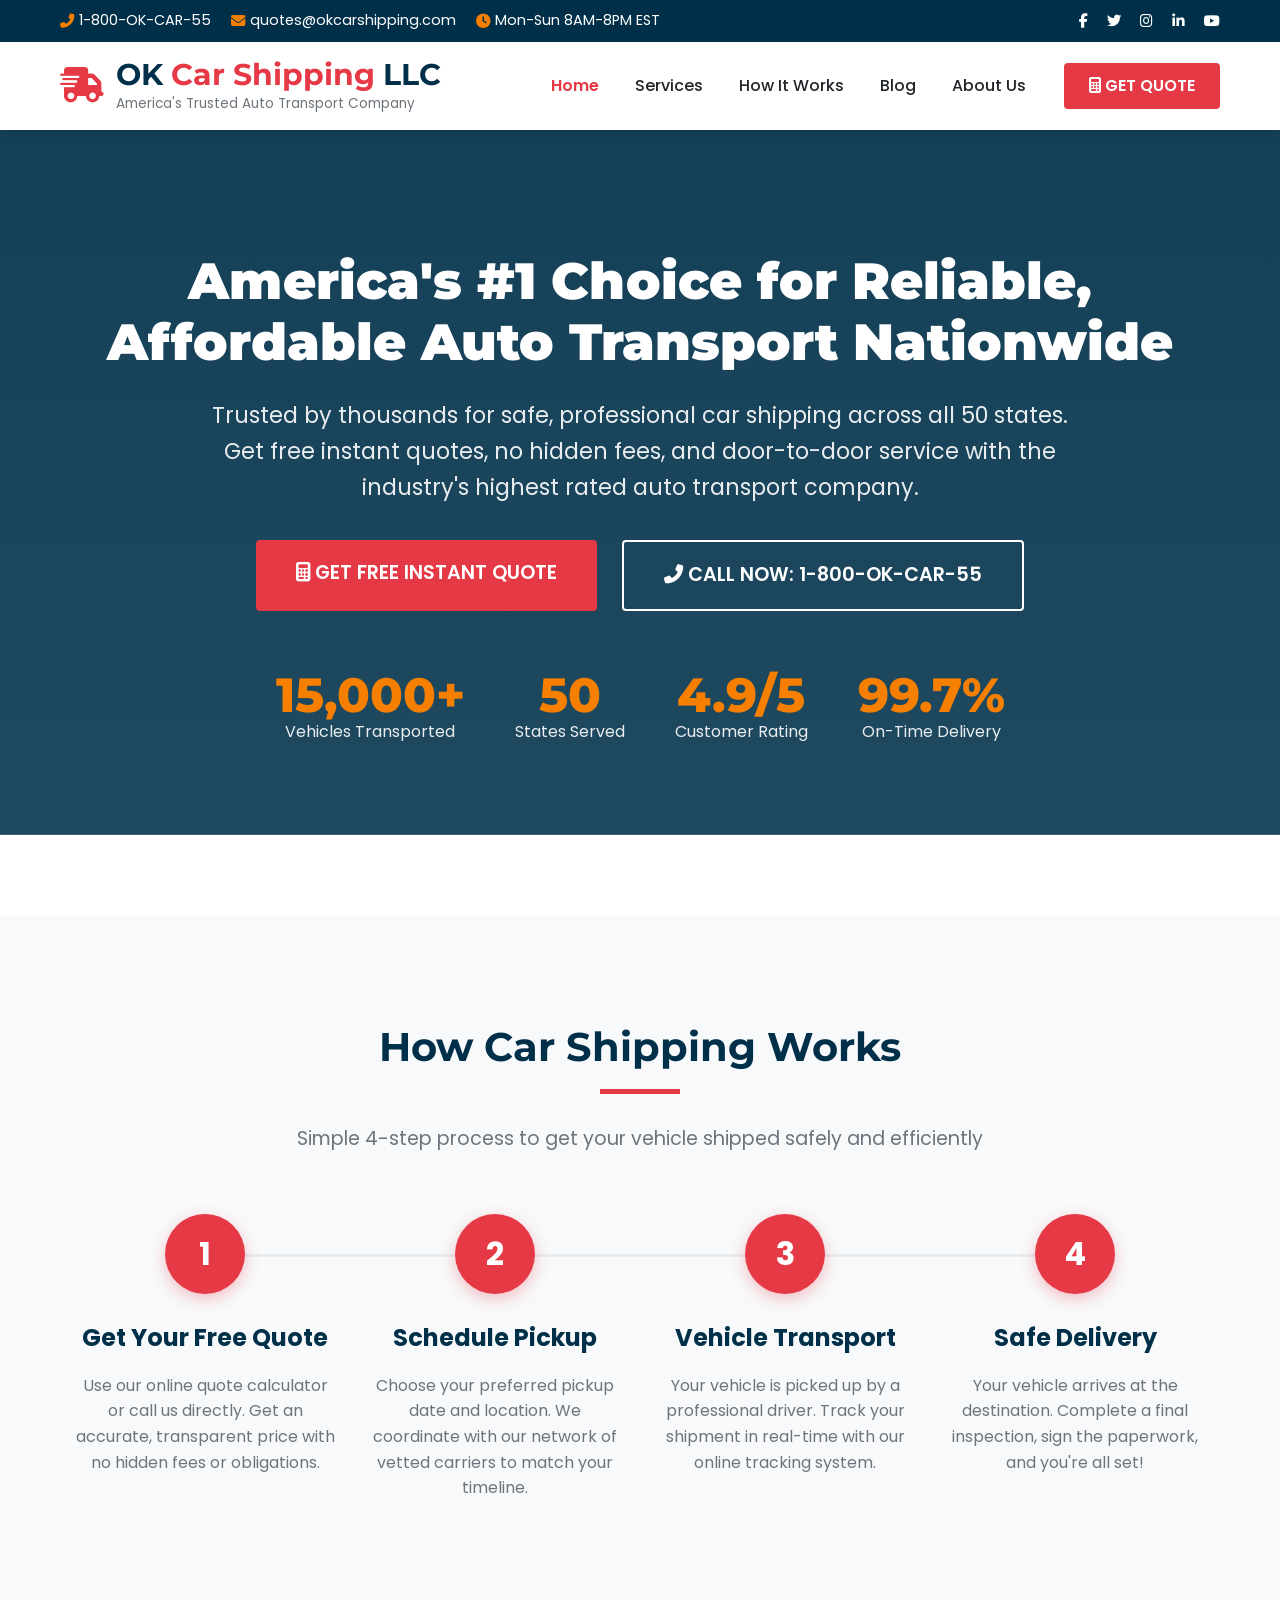
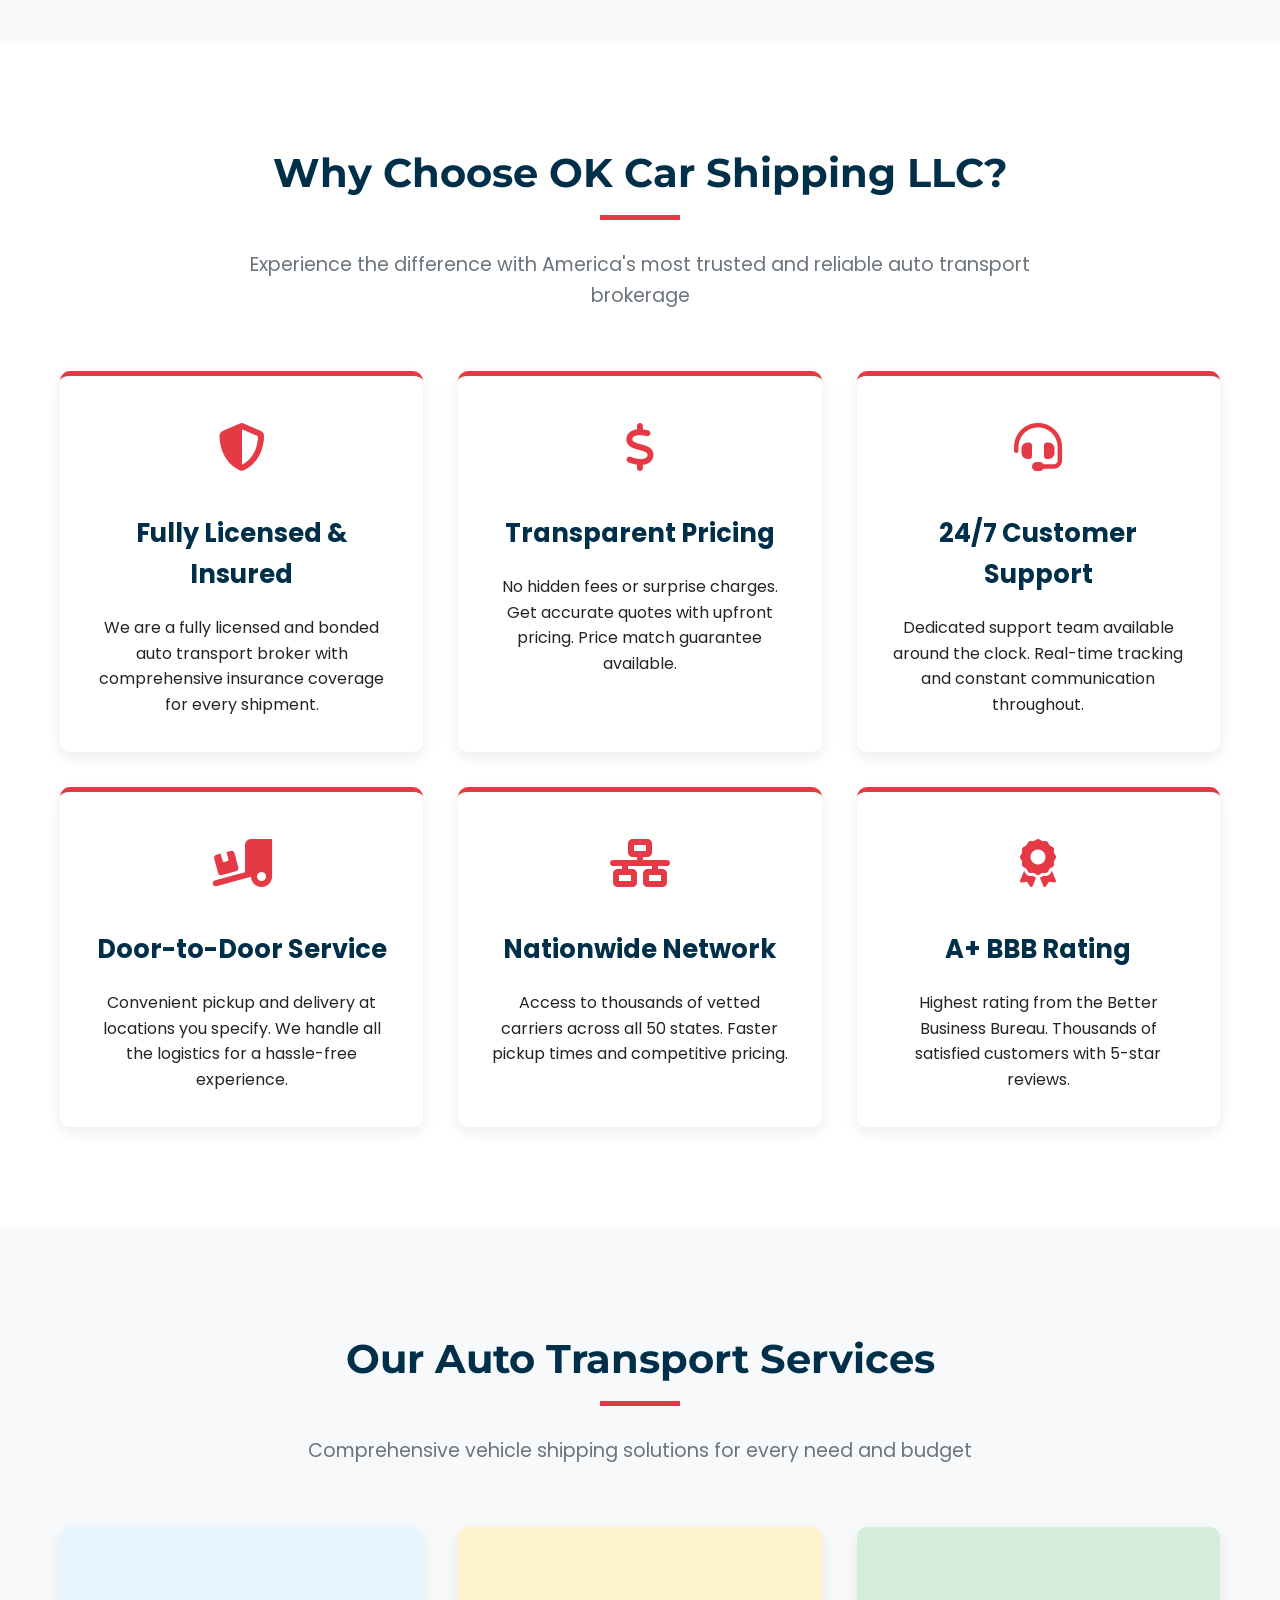
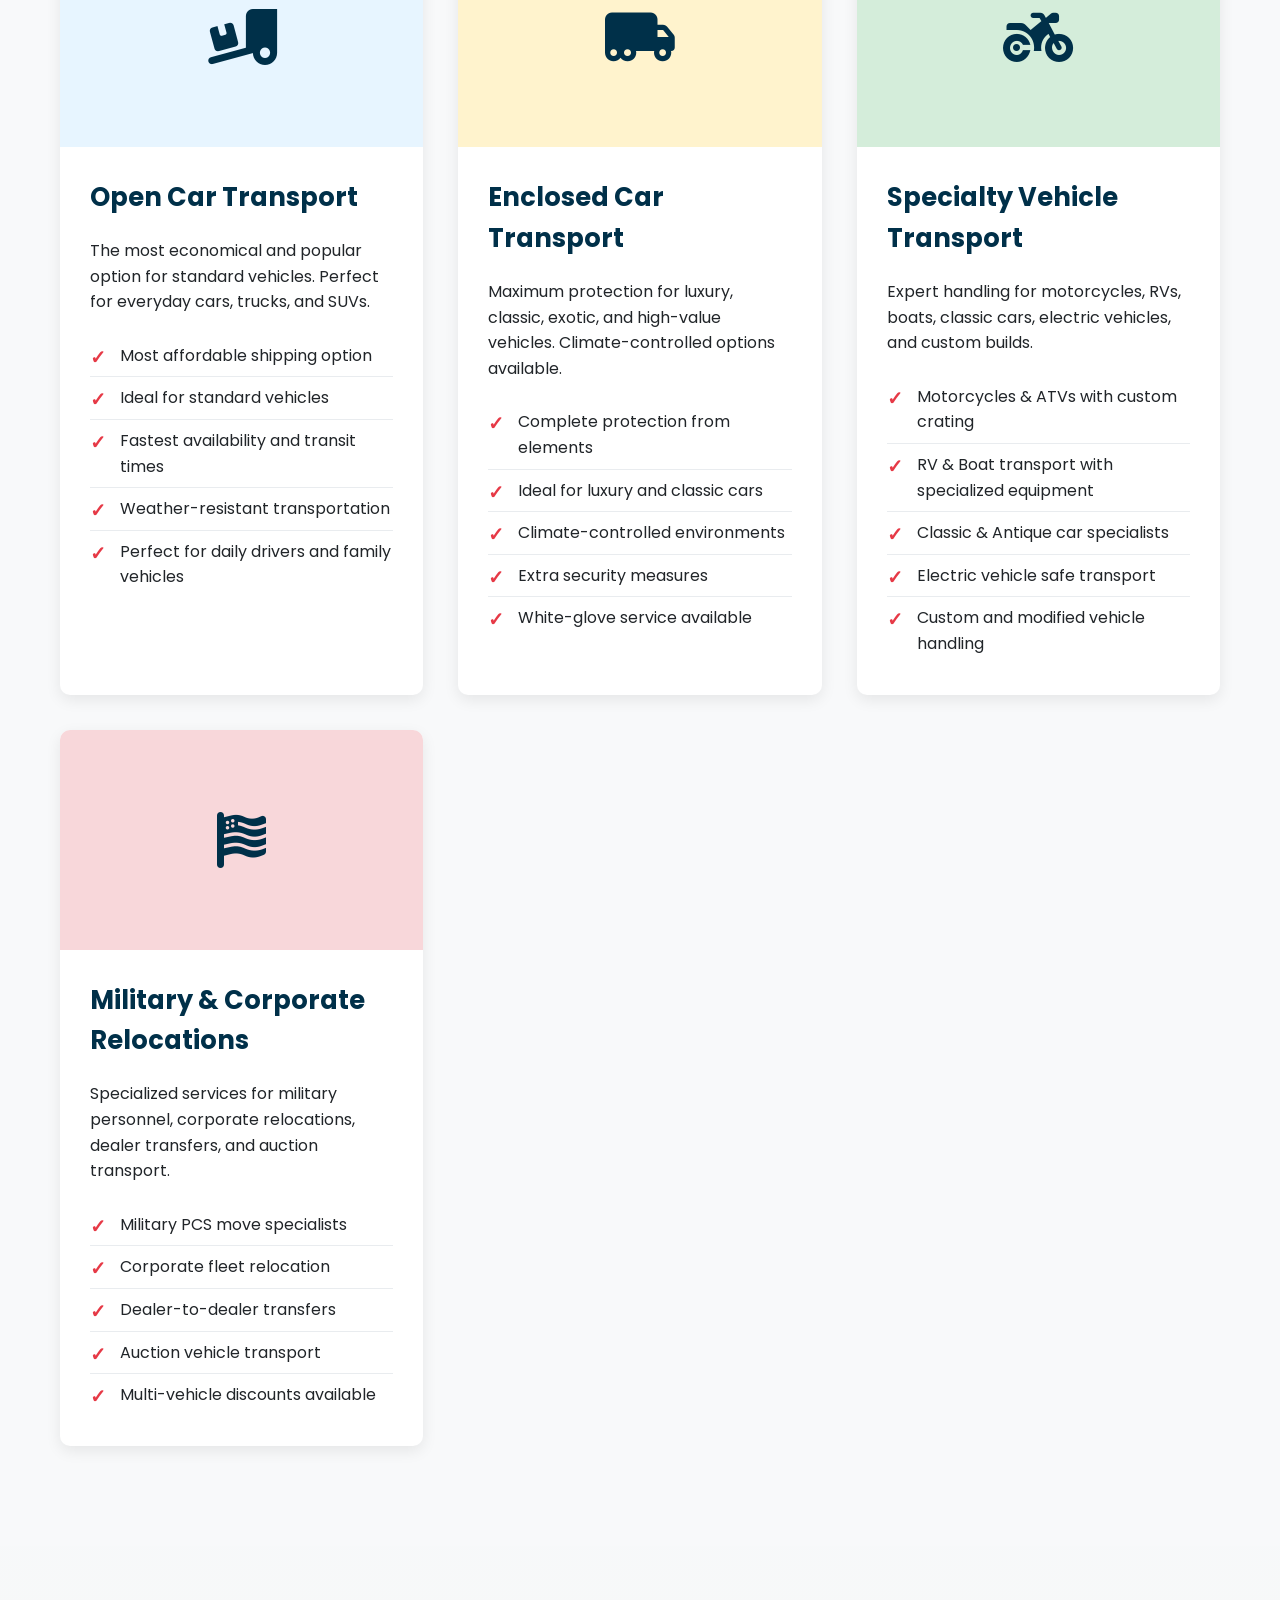
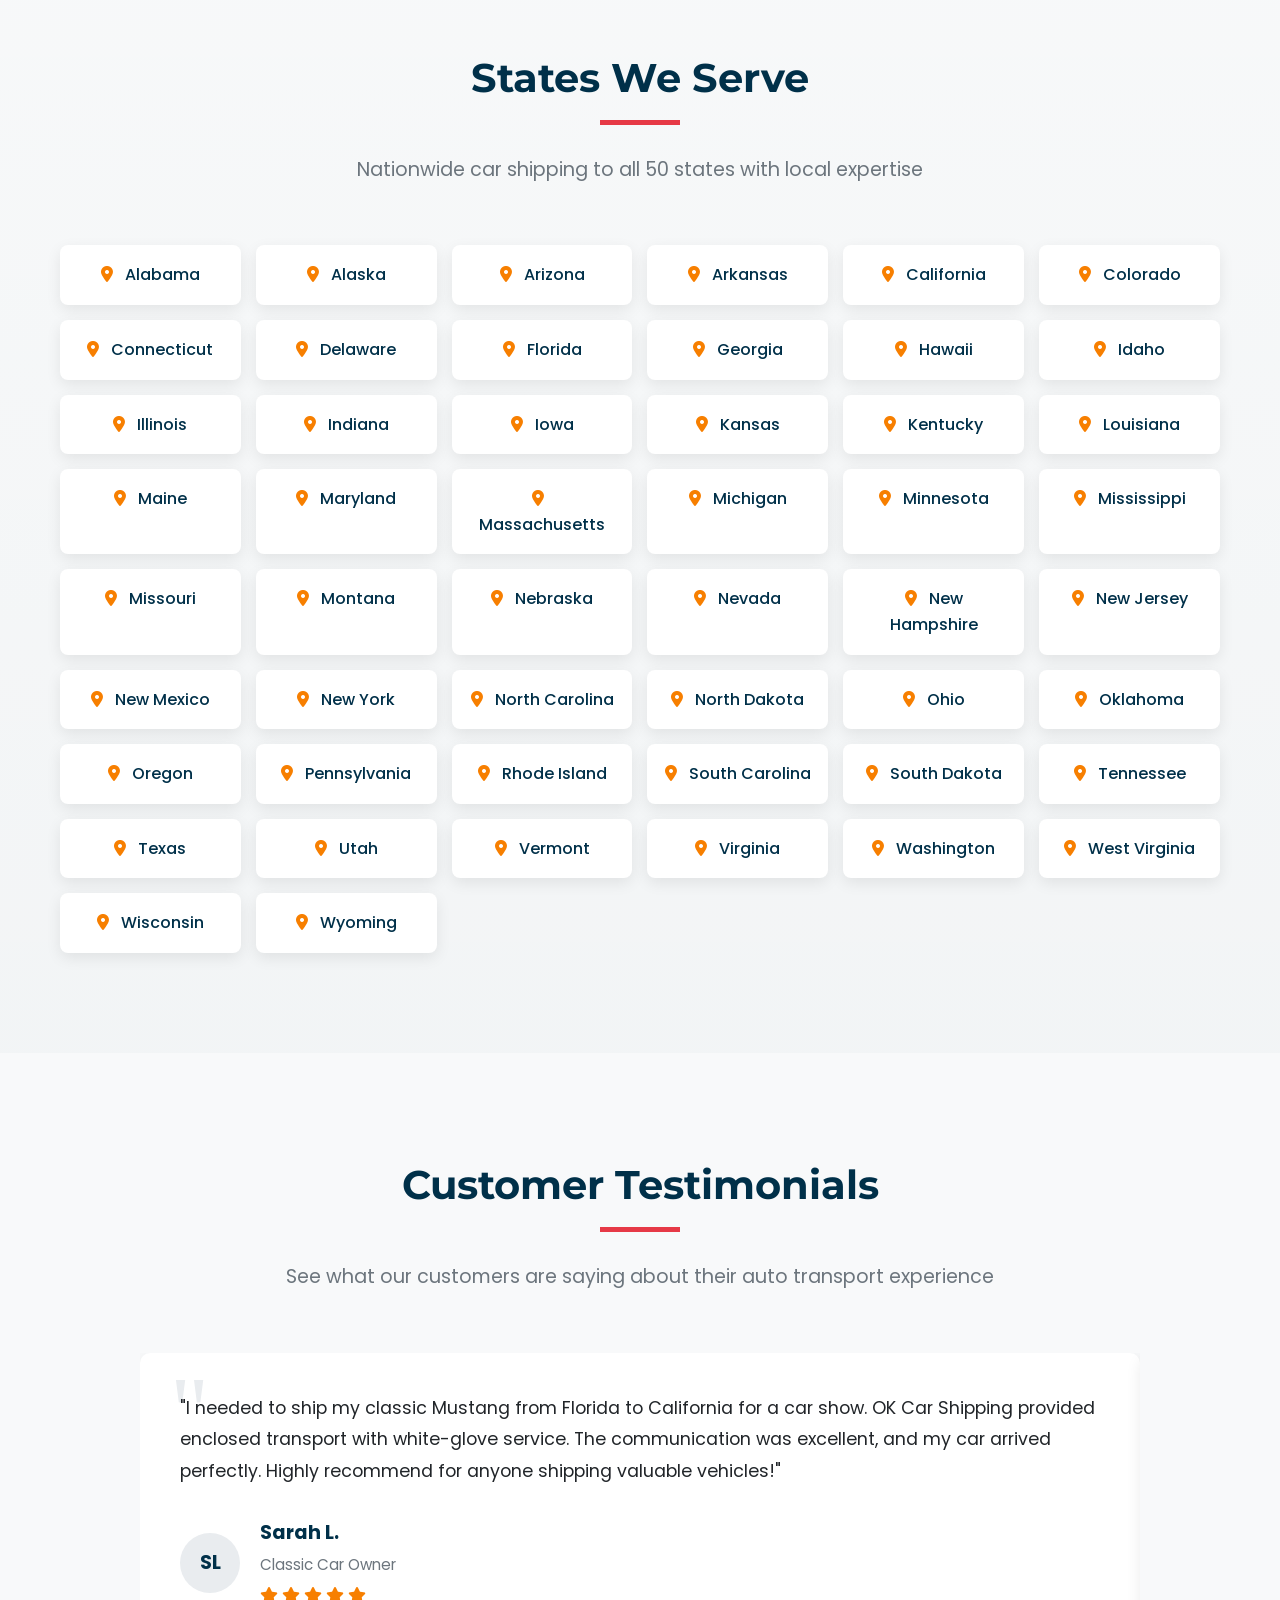
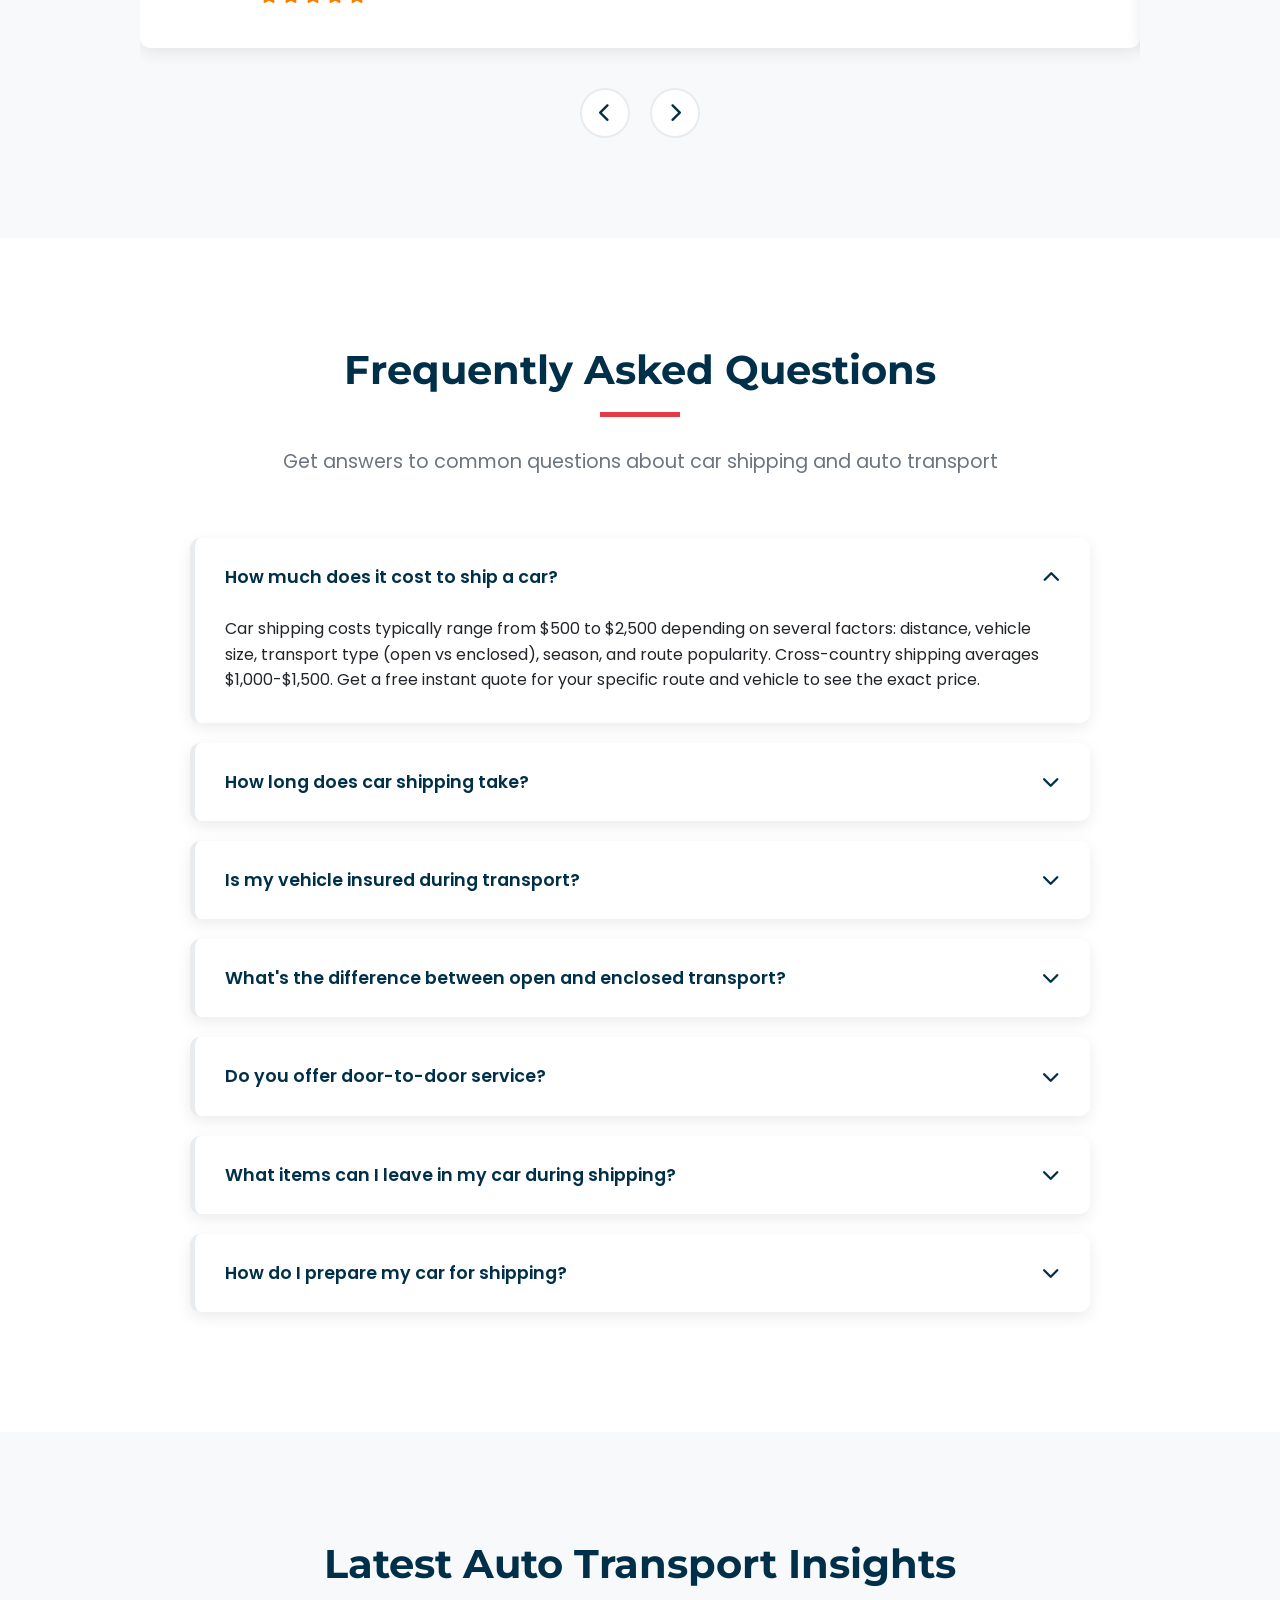
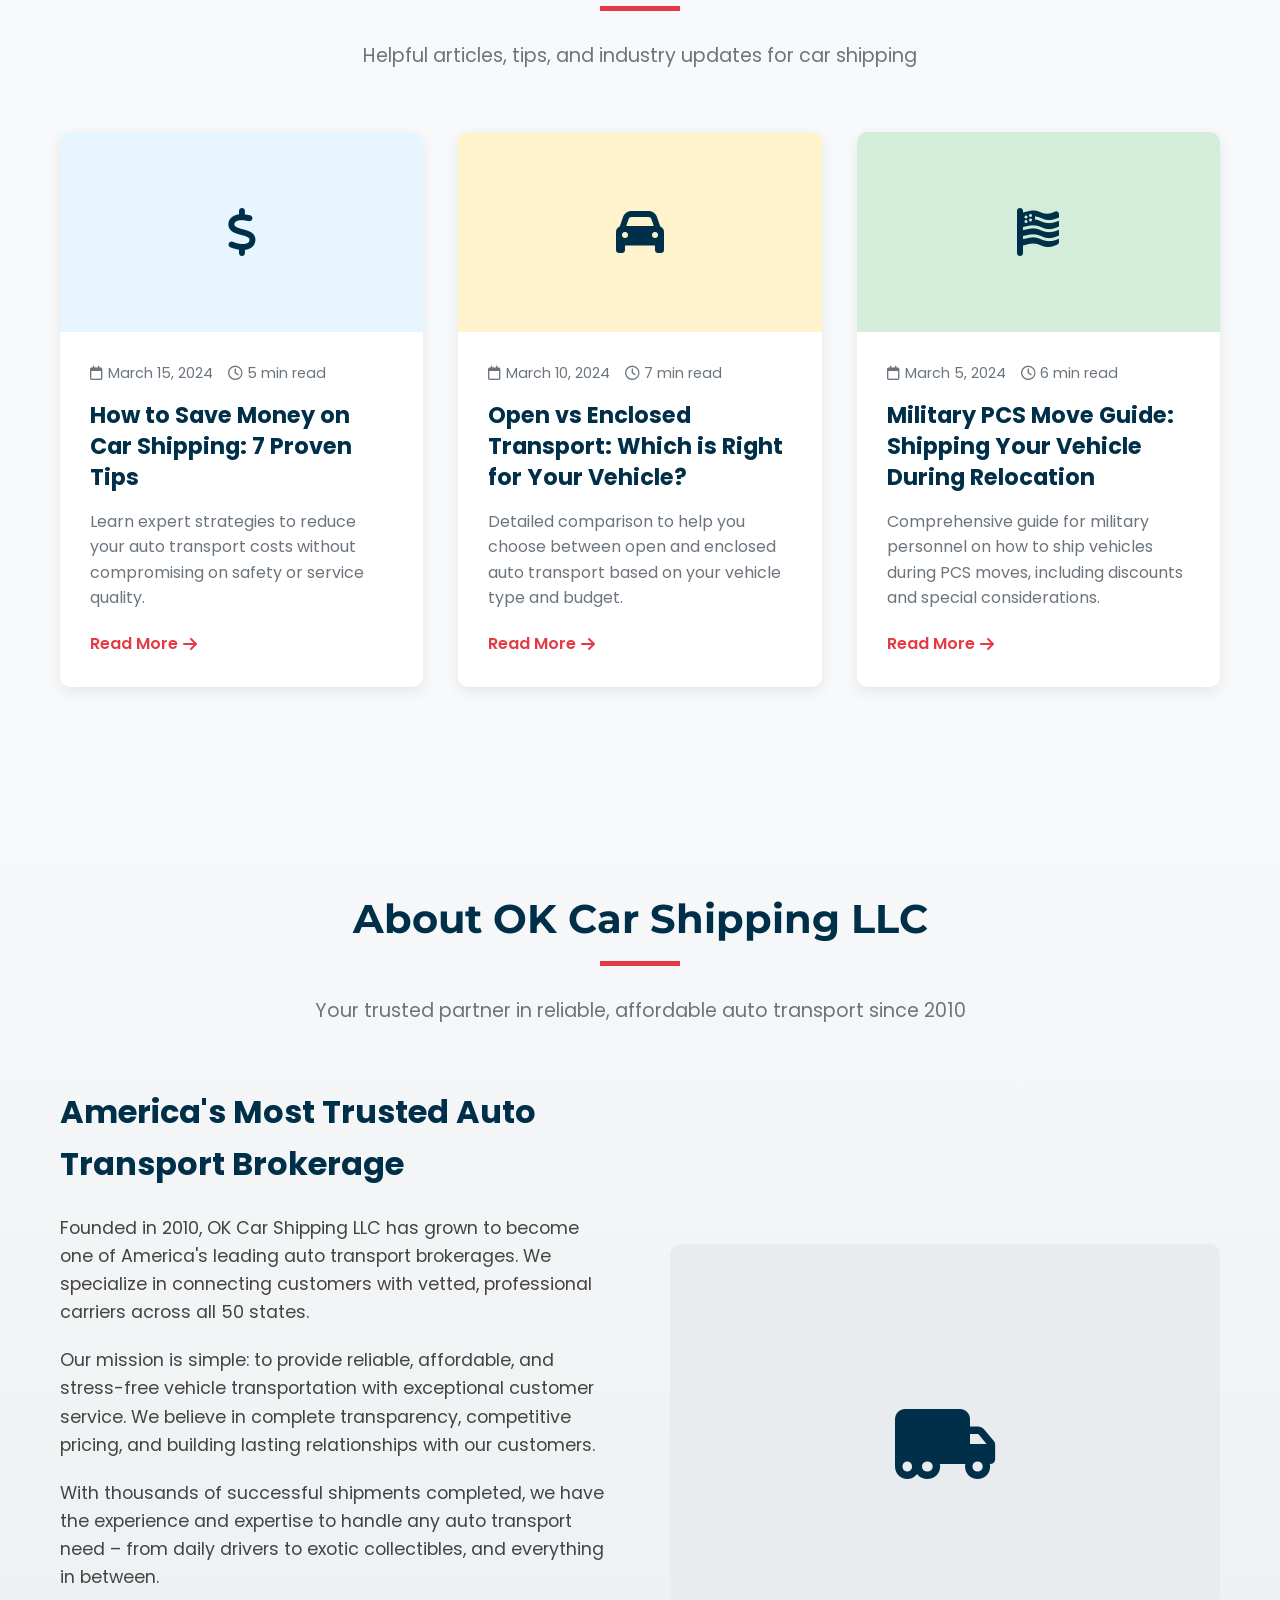
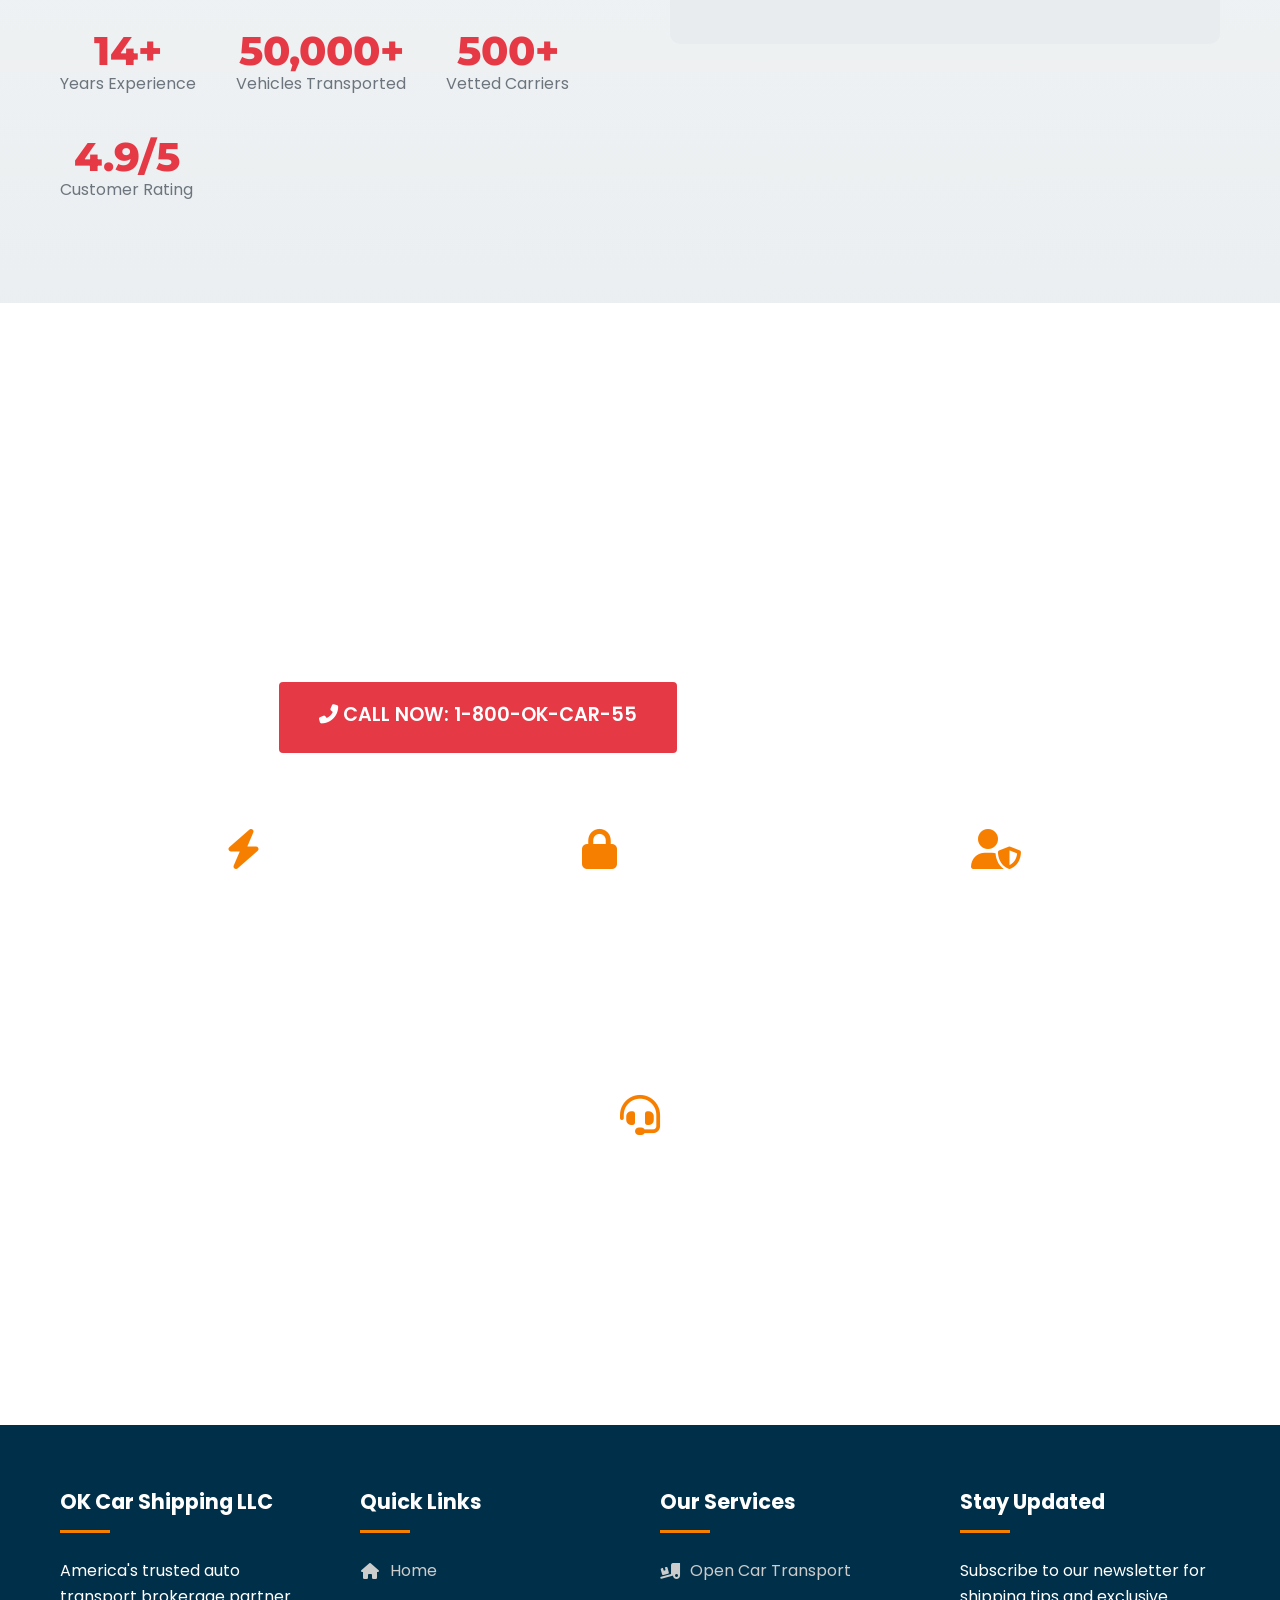
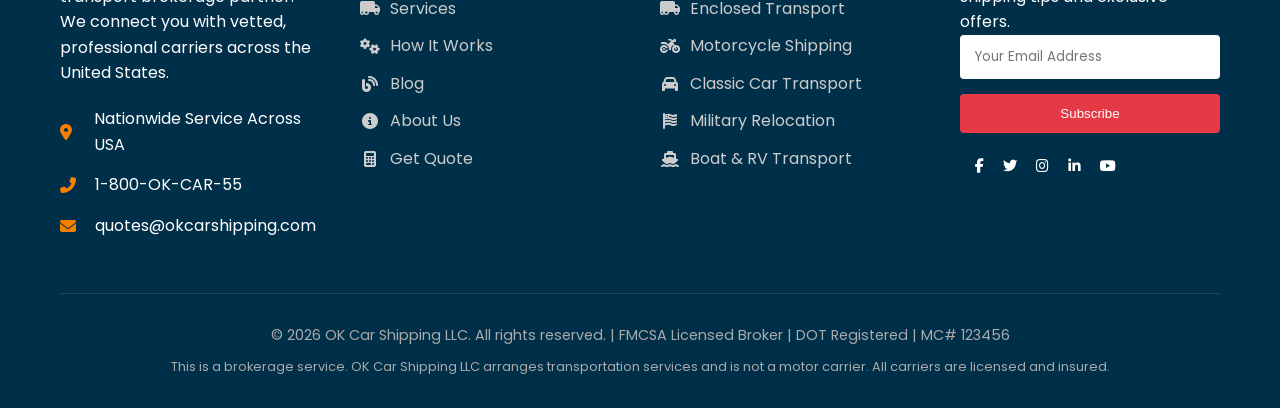
==== index.html @ 096881e9 "Update quote links to point to get-quote.html" ====
<!DOCTYPE html>
<html lang="en">
<head>
    <meta charset="UTF-8">
    <meta name="viewport" content="width=device-width, initial-scale=1.0">
    <title>OK Car Shipping LLC | #1 Auto Transport Company | Free Car Shipping Quotes</title>
    <meta name="description" content="OK Car Shipping LLC - America's most trusted auto transport company. Get free instant quotes for car shipping, vehicle transport, auto transport nationwide. Licensed, insured, A+ BBB rating. Open & enclosed transport available.">
    <meta name="keywords" content="car shipping, auto transport, vehicle shipping, car transport company, ship my car, cross country car shipping, affordable car shipping, door to door car shipping, enclosed car transport, motorcycle shipping, RV transport, classic car transport">
    <link rel="stylesheet" href="https://cdnjs.cloudflare.com/ajax/libs/font-awesome/6.4.0/css/all.min.css">
    <link href="https://fonts.googleapis.com/css2?family=Poppins:wght@300;400;500;600;700&family=Montserrat:wght@700;800;900&display=swap" rel="stylesheet">
    <style>
        :root {
            --primary: #e63946;
            --primary-dark: #c1121f;
            --secondary: #003049;
            --accent: #f77f00;
            --light: #f8f9fa;
            --dark: #212529;
            --gray: #6c757d;
            --light-gray: #e9ecef;
            --shadow: 0 5px 15px rgba(0, 0, 0, 0.08);
            --transition: all 0.3s ease;
        }

        * {
            margin: 0;
            padding: 0;
            box-sizing: border-box;
        }

        body {
            font-family: 'Poppins', sans-serif;
            line-height: 1.6;
            color: var(--dark);
            background-color: #fff;
            padding-top: 130px; /* Space for sticky header */
        }

        .container {
            width: 100%;
            max-width: 1200px;
            margin: 0 auto;
            padding: 0 20px;
        }

        /* Sticky Get Quote Button */
        .sticky-quote-btn {
            position: fixed;
            top: -80px;
            left: 0;
            width: 100%;
            background: linear-gradient(to right, var(--primary), var(--primary-dark));
            color: white;
            padding: 15px 0;
            text-align: center;
            z-index: 9999;
            transition: var(--transition);
            box-shadow: 0 4px 12px rgba(0, 0, 0, 0.15);
        }

        .sticky-quote-btn.show {
            top: 80px; /* Below the main navigation */
        }

        .sticky-quote-btn .container {
            display: flex;
            justify-content: space-between;
            align-items: center;
        }

        .sticky-quote-btn p {
            font-size: 1.1rem;
            font-weight: 600;
            margin: 0;
        }

        .sticky-btn {
            background-color: white;
            color: var(--primary);
            border: none;
            border-radius: 4px;
            padding: 10px 25px;
            font-size: 1rem;
            font-weight: 700;
            cursor: pointer;
            transition: var(--transition);
            text-decoration: none;
            display: inline-block;
        }

        .sticky-btn:hover {
            background-color: var(--secondary);
            color: white;
            transform: translateY(-2px);
        }

        /* Header & Navigation */
        header {
            background-color: white;
            box-shadow: var(--shadow);
            position: fixed;
            top: 0;
            width: 100%;
            z-index: 1000;
        }

        .header-top {
            background-color: var(--secondary);
            color: white;
            padding: 8px 0;
        }

        .header-top .container {
            display: flex;
            justify-content: space-between;
            align-items: center;
        }

        .header-contact {
            display: flex;
            gap: 20px;
            font-size: 0.9rem;
        }

        .header-contact span {
            display: flex;
            align-items: center;
            gap: 5px;
        }

        .header-contact i {
            color: var(--accent);
        }

        .header-social a {
            color: white;
            margin-left: 15px;
            font-size: 0.9rem;
            transition: var(--transition);
        }

        .header-social a:hover {
            color: var(--accent);
        }

        .header-main {
            padding: 15px 0;
        }

        .header-container {
            display: flex;
            justify-content: space-between;
            align-items: center;
        }

        .logo {
            display: flex;
            align-items: center;
        }

        .logo-icon {
            color: var(--primary);
            font-size: 2.2rem;
            margin-right: 12px;
        }

        .logo-text h1 {
            font-family: 'Montserrat', sans-serif;
            font-size: 1.9rem;
            color: var(--secondary);
            line-height: 1.2;
        }

        .logo-text span {
            color: var(--primary);
        }

        .logo-text p {
            font-size: 0.85rem;
            color: var(--gray);
        }

        .main-nav {
            display: flex;
            align-items: center;
        }

        .nav-menu {
            display: flex;
            list-style: none;
            margin: 0;
            padding: 0;
        }

        .nav-menu li {
            position: relative;
        }

        .nav-menu a {
            color: var(--dark);
            text-decoration: none;
            padding: 10px 18px;
            font-weight: 500;
            transition: var(--transition);
            display: block;
        }

        .nav-menu a:hover {
            color: var(--primary);
        }

        .nav-menu a.active {
            color: var(--primary);
            font-weight: 600;
        }

        .nav-cta {
            margin-left: 20px;
        }

        .nav-cta-btn {
            background-color: var(--primary);
            color: white;
            border: none;
            border-radius: 4px;
            padding: 10px 25px;
            font-weight: 600;
            cursor: pointer;
            transition: var(--transition);
            text-decoration: none;
            display: inline-block;
        }

        .nav-cta-btn:hover {
            background-color: var(--primary-dark);
            transform: translateY(-2px);
        }

        .mobile-menu-btn {
            display: none;
            background: none;
            border: none;
            font-size: 1.5rem;
            color: var(--secondary);
            cursor: pointer;
        }

        /* Hero Section */
        .hero {
            background: linear-gradient(rgba(0, 48, 73, 0.92), rgba(0, 48, 73, 0.88)), url('https://images.unsplash.com/photo-1549399542-7e3f8b79c341?ixlib=rb-4.0.3&auto=format&fit=crop&w=1600&q=80');
            background-size: cover;
            background-position: center;
            color: white;
            padding: 120px 0 90px;
            text-align: center;
            margin-bottom: 80px;
        }

        .hero h2 {
            font-family: 'Montserrat', sans-serif;
            font-size: 3.2rem;
            margin-bottom: 25px;
            line-height: 1.2;
            font-weight: 900;
        }

        .hero p {
            font-size: 1.4rem;
            max-width: 900px;
            margin: 0 auto 35px;
            opacity: 0.9;
        }

        .hero-btns {
            display: flex;
            justify-content: center;
            gap: 25px;
            margin-top: 35px;
            flex-wrap: wrap;
        }

        .btn-primary {
            background-color: var(--primary);
            color: white;
            border: none;
            border-radius: 4px;
            padding: 18px 40px;
            font-size: 1.2rem;
            font-weight: 600;
            cursor: pointer;
            transition: var(--transition);
            text-decoration: none;
            display: inline-block;
        }

        .btn-primary:hover {
            background-color: var(--primary-dark);
            transform: translateY(-3px);
            box-shadow: 0 10px 25px rgba(230, 57, 70, 0.3);
        }

        .btn-secondary {
            background-color: transparent;
            color: white;
            border: 2px solid white;
            border-radius: 4px;
            padding: 18px 40px;
            font-size: 1.2rem;
            font-weight: 600;
            cursor: pointer;
            transition: var(--transition);
            text-decoration: none;
            display: inline-block;
        }

        .btn-secondary:hover {
            background-color: white;
            color: var(--secondary);
            transform: translateY(-3px);
        }

        .hero-stats {
            display: flex;
            justify-content: center;
            gap: 50px;
            margin-top: 60px;
            flex-wrap: wrap;
        }

        .stat-item {
            text-align: center;
        }

        .stat-number {
            font-family: 'Montserrat', sans-serif;
            font-size: 3rem;
            font-weight: 800;
            color: var(--accent);
            display: block;
            line-height: 1;
        }

        .stat-label {
            font-size: 1rem;
            margin-top: 10px;
            opacity: 0.9;
        }

        /* Main Content Sections */
        .section-title {
            text-align: center;
            margin-bottom: 60px;
        }

        .section-title h2 {
            color: var(--secondary);
            font-family: 'Montserrat', sans-serif;
            font-size: 2.5rem;
            margin-bottom: 20px;
            position: relative;
            display: inline-block;
        }

        .section-title h2:after {
            content: '';
            position: absolute;
            width: 80px;
            height: 5px;
            background-color: var(--primary);
            bottom: -15px;
            left: 50%;
            transform: translateX(-50%);
        }

        .section-title p {
            color: var(--gray);
            max-width: 800px;
            margin: 25px auto 0;
            font-size: 1.2rem;
        }

        /* How It Works Section */
        .how-it-works-section {
            padding: 100px 0;
            background-color: var(--light);
        }

        .process-steps {
            display: flex;
            justify-content: space-between;
            margin-top: 60px;
            position: relative;
            flex-wrap: wrap;
        }

        .process-steps:before {
            content: '';
            position: absolute;
            top: 40px;
            left: 10%;
            width: 80%;
            height: 3px;
            background-color: var(--light-gray);
            z-index: 1;
        }

        .step {
            flex: 1;
            min-width: 220px;
            text-align: center;
            position: relative;
            z-index: 2;
            margin-bottom: 40px;
        }

        .step-number {
            display: inline-block;
            width: 80px;
            height: 80px;
            background-color: var(--primary);
            color: white;
            border-radius: 50%;
            line-height: 80px;
            font-weight: bold;
            font-size: 2rem;
            margin-bottom: 25px;
            box-shadow: 0 5px 15px rgba(230, 57, 70, 0.3);
        }

        .step h3 {
            color: var(--secondary);
            margin-bottom: 15px;
            font-size: 1.5rem;
        }

        .step p {
            color: var(--gray);
            padding: 0 15px;
        }

        /* Why Choose Us Section */
        .why-choose-section {
            padding: 100px 0;
        }

        .features-grid {
            display: grid;
            grid-template-columns: repeat(auto-fit, minmax(300px, 1fr));
            gap: 35px;
            margin-top: 60px;
        }

        .feature-card {
            background-color: white;
            border-radius: 10px;
            padding: 35px 30px;
            box-shadow: var(--shadow);
            transition: var(--transition);
            text-align: center;
            border-top: 5px solid var(--primary);
        }

        .feature-card:hover {
            transform: translateY(-12px);
            box-shadow: 0 20px 40px rgba(0, 0, 0, 0.12);
        }

        .feature-icon {
            font-size: 3rem;
            color: var(--primary);
            margin-bottom: 25px;
        }

        .feature-card h3 {
            color: var(--secondary);
            margin-bottom: 20px;
            font-size: 1.6rem;
        }

        /* Services Section */
        .services-section {
            padding: 100px 0;
            background-color: var(--light);
        }

        .services-grid {
            display: grid;
            grid-template-columns: repeat(auto-fit, minmax(320px, 1fr));
            gap: 35px;
            margin-top: 60px;
        }

        .service-card {
            background-color: white;
            border-radius: 10px;
            overflow: hidden;
            box-shadow: var(--shadow);
            transition: var(--transition);
        }

        .service-card:hover {
            transform: translateY(-8px);
            box-shadow: 0 20px 40px rgba(0, 0, 0, 0.12);
        }

        .service-img {
            height: 220px;
            background-color: var(--light-gray);
            display: flex;
            align-items: center;
            justify-content: center;
            color: var(--secondary);
            font-size: 3.5rem;
        }

        .service-content {
            padding: 30px;
        }

        .service-content h3 {
            color: var(--secondary);
            margin-bottom: 20px;
            font-size: 1.6rem;
        }

        .service-content ul {
            list-style-type: none;
            margin-top: 20px;
        }

        .service-content li {
            padding: 8px 0 8px 30px;
            position: relative;
            border-bottom: 1px solid var(--light-gray);
        }

        .service-content li:last-child {
            border-bottom: none;
        }

        .service-content li:before {
            content: "✓";
            position: absolute;
            left: 0;
            color: var(--primary);
            font-weight: bold;
            font-size: 1.2rem;
        }

        /* States Served Section */
        .states-section {
            padding: 100px 0;
            background: linear-gradient(rgba(0, 48, 73, 0.03), rgba(0, 48, 73, 0.05));
        }

        .states-grid {
            display: grid;
            grid-template-columns: repeat(auto-fill, minmax(180px, 1fr));
            gap: 15px;
            margin-top: 40px;
        }

        .state-link {
            display: block;
            background-color: white;
            padding: 15px;
            border-radius: 8px;
            text-decoration: none;
            color: var(--secondary);
            font-weight: 500;
            text-align: center;
            transition: var(--transition);
            box-shadow: var(--shadow);
            border: 2px solid transparent;
        }

        .state-link:hover {
            background-color: var(--primary);
            color: white;
            transform: translateY(-3px);
            border-color: var(--primary);
        }

        .state-link i {
            margin-right: 8px;
            color: var(--accent);
        }

        .state-link:hover i {
            color: white;
        }

        /* Testimonials Section */
        .testimonials-section {
            padding: 100px 0;
            background-color: var(--light);
        }

        .testimonials-slider {
            position: relative;
            max-width: 1000px;
            margin: 60px auto 0;
            overflow: hidden;
        }

        .testimonials-container {
            display: flex;
            transition: var(--transition);
        }

        .testimonial-card {
            min-width: 100%;
            background-color: white;
            border-radius: 10px;
            padding: 40px;
            box-shadow: var(--shadow);
            position: relative;
        }

        .testimonial-card:before {
            content: '"';
            font-size: 6rem;
            color: var(--light-gray);
            position: absolute;
            top: 10px;
            left: 30px;
            font-family: serif;
            line-height: 1;
        }

        .testimonial-text {
            margin-bottom: 30px;
            position: relative;
            z-index: 1;
            font-size: 1.1rem;
            line-height: 1.8;
        }

        .testimonial-author {
            display: flex;
            align-items: center;
        }

        .author-avatar {
            width: 60px;
            height: 60px;
            border-radius: 50%;
            background-color: var(--light-gray);
            display: flex;
            align-items: center;
            justify-content: center;
            color: var(--secondary);
            font-weight: bold;
            font-size: 1.2rem;
            margin-right: 20px;
        }

        .author-info h4 {
            color: var(--secondary);
            margin-bottom: 5px;
            font-size: 1.2rem;
        }

        .author-info p {
            color: var(--gray);
            font-size: 0.95rem;
        }

        .testimonial-rating {
            color: var(--accent);
            margin-top: 5px;
        }

        .slider-controls {
            display: flex;
            justify-content: center;
            gap: 20px;
            margin-top: 40px;
        }

        .slider-btn {
            background-color: white;
            border: 2px solid var(--light-gray);
            width: 50px;
            height: 50px;
            border-radius: 50%;
            display: flex;
            align-items: center;
            justify-content: center;
            cursor: pointer;
            transition: var(--transition);
            font-size: 1.2rem;
            color: var(--secondary);
        }

        .slider-btn:hover {
            background-color: var(--primary);
            color: white;
            border-color: var(--primary);
        }

        /* FAQ Section */
        .faq-section {
            padding: 100px 0;
        }

        .faq-container {
            max-width: 900px;
            margin: 60px auto 0;
        }

        .faq-item {
            background-color: white;
            border-radius: 10px;
            margin-bottom: 20px;
            overflow: hidden;
            box-shadow: var(--shadow);
            border-left: 5px solid var(--light-gray);
        }

        .faq-item:hover {
            border-left-color: var(--primary);
        }

        .faq-question {
            padding: 25px 30px;
            cursor: pointer;
            display: flex;
            justify-content: space-between;
            align-items: center;
            font-weight: 600;
            color: var(--secondary);
            font-size: 1.1rem;
        }

        .faq-question i {
            transition: var(--transition);
        }

        .faq-question.active i {
            transform: rotate(180deg);
        }

        .faq-answer {
            padding: 0 30px;
            max-height: 0;
            overflow: hidden;
            transition: var(--transition);
        }

        .faq-answer.active {
            padding: 0 30px 30px;
            max-height: 500px;
        }

        /* Blog Preview Section */
        .blog-section {
            padding: 100px 0;
            background-color: var(--light);
        }

        .blog-grid {
            display: grid;
            grid-template-columns: repeat(auto-fit, minmax(350px, 1fr));
            gap: 35px;
            margin-top: 60px;
        }

        .blog-card {
            background-color: white;
            border-radius: 10px;
            overflow: hidden;
            box-shadow: var(--shadow);
            transition: var(--transition);
        }

        .blog-card:hover {
            transform: translateY(-8px);
            box-shadow: 0 20px 40px rgba(0, 0, 0, 0.12);
        }

        .blog-img {
            height: 200px;
            background-color: var(--light-gray);
            display: flex;
            align-items: center;
            justify-content: center;
            color: var(--secondary);
            font-size: 3rem;
        }

        .blog-content {
            padding: 30px;
        }

        .blog-meta {
            display: flex;
            gap: 15px;
            margin-bottom: 15px;
            font-size: 0.9rem;
            color: var(--gray);
        }

        .blog-meta span {
            display: flex;
            align-items: center;
            gap: 5px;
        }

        .blog-content h3 {
            color: var(--secondary);
            margin-bottom: 15px;
            font-size: 1.4rem;
            line-height: 1.4;
        }

        .blog-content p {
            color: var(--gray);
            margin-bottom: 20px;
        }

        .blog-link {
            color: var(--primary);
            text-decoration: none;
            font-weight: 600;
            display: inline-flex;
            align-items: center;
            gap: 5px;
        }

        .blog-link:hover {
            text-decoration: underline;
        }

        /* About Us Preview */
        .about-preview {
            padding: 100px 0;
            background: linear-gradient(rgba(0, 48, 73, 0.03), rgba(0, 48, 73, 0.08));
        }

        .about-content {
            display: flex;
            align-items: center;
            gap: 60px;
            margin-top: 60px;
        }

        .about-text {
            flex: 1;
        }

        .about-text h3 {
            color: var(--secondary);
            font-size: 2rem;
            margin-bottom: 25px;
        }

        .about-text p {
            margin-bottom: 20px;
            font-size: 1.1rem;
            color: #444;
        }

        .about-stats {
            display: flex;
            gap: 40px;
            margin-top: 40px;
            flex-wrap: wrap;
        }

        .about-stat {
            text-align: center;
        }

        .about-stat-number {
            font-family: 'Montserrat', sans-serif;
            font-size: 2.5rem;
            font-weight: 800;
            color: var(--primary);
            display: block;
            line-height: 1;
        }

        .about-stat-label {
            font-size: 1rem;
            color: var(--gray);
            margin-top: 8px;
        }

        .about-image {
            flex: 1;
            background-color: var(--light-gray);
            height: 400px;
            border-radius: 10px;
            display: flex;
            align-items: center;
            justify-content: center;
            font-size: 5rem;
            color: var(--secondary);
        }

        /* CTA Section */
        .cta-section {
            padding: 120px 0;
            background: linear-gradient(rgba(0, 48, 73, 0.95), rgba(0, 48, 73, 0.92)), url('https://images.unsplash.com/photo-1503376780353-7e6692767b70?ixlib=rb-4.0.3&auto=format&fit=crop&w=1600&q=80');
            background-size: cover;
            background-position: center;
            background-attachment: fixed;
            color: white;
            text-align: center;
        }

        .cta-section h2 {
            font-family: 'Montserrat', sans-serif;
            font-size: 3rem;
            margin-bottom: 25px;
            font-weight: 900;
        }

        .cta-section p {
            font-size: 1.4rem;
            max-width: 800px;
            margin: 0 auto 50px;
            opacity: 0.9;
        }

        .cta-features {
            display: flex;
            justify-content: center;
            gap: 30px;
            margin-top: 50px;
            flex-wrap: wrap;
        }

        .cta-feature {
            background-color: rgba(255, 255, 255, 0.1);
            padding: 25px;
            border-radius: 10px;
            backdrop-filter: blur(5px);
            border: 1px solid rgba(255, 255, 255, 0.2);
        }

        .cta-feature i {
            font-size: 2.5rem;
            margin-bottom: 15px;
            color: var(--accent);
        }

        .cta-feature h4 {
            font-size: 1.3rem;
            margin-bottom: 10px;
        }

        /* Footer */
        footer {
            background-color: var(--secondary);
            color: white;
            padding: 60px 0 30px;
        }

        .footer-content {
            display: grid;
            grid-template-columns: repeat(auto-fit, minmax(250px, 1fr));
            gap: 40px;
            margin-bottom: 40px;
        }

        .footer-section h4 {
            font-size: 1.3rem;
            margin-bottom: 25px;
            color: white;
            position: relative;
            padding-bottom: 15px;
        }

        .footer-section h4:after {
            content: '';
            position: absolute;
            left: 0;
            bottom: 0;
            width: 50px;
            height: 3px;
            background-color: var(--accent);
        }

        .footer-links {
            list-style-type: none;
        }

        .footer-links li {
            margin-bottom: 12px;
        }

        .footer-links a {
            color: #ccc;
            text-decoration: none;
            transition: var(--transition);
            display: flex;
            align-items: center;
        }

        .footer-links a:hover {
            color: white;
            padding-left: 8px;
        }

        .footer-links a i {
            margin-right: 10px;
            width: 20px;
            text-align: center;
        }

        .contact-info p {
            margin-bottom: 15px;
            display: flex;
            align-items: center;
        }

        .contact-info i {
            margin-right: 15px;
            color: var(--accent);
            width: 20px;
        }

        .footer-newsletter input {
            width: 100%;
            padding: 12px 15px;
            border: none;
            border-radius: 4px;
            margin-bottom: 15px;
            font-family: 'Poppins', sans-serif;
        }

        .footer-newsletter button {
            background-color: var(--primary);
            color: white;
            border: none;
            border-radius: 4px;
            padding: 12px 25px;
            cursor: pointer;
            transition: var(--transition);
            width: 100%;
        }

        .footer-newsletter button:hover {
            background-color: var(--primary-dark);
        }

        .copyright {
            text-align: center;
            padding-top: 30px;
            border-top: 1px solid rgba(255, 255, 255, 0.1);
            font-size: 0.9rem;
            color: #aaa;
        }

        /* Responsive Design */
        @media (max-width: 992px) {
            body {
                padding-top: 120px;
            }
            
            .sticky-quote-btn.show {
                top: 70px;
            }
            
            .nav-menu {
                position: fixed;
                top: 120px;
                left: -100%;
                width: 100%;
                background-color: white;
                flex-direction: column;
                padding: 20px 0;
                box-shadow: 0 10px 20px rgba(0, 0, 0, 0.1);
                transition: var(--transition);
                z-index: 999;
            }
            
            .nav-menu.active {
                left: 0;
            }
            
            .nav-menu li {
                width: 100%;
            }
            
            .nav-menu a {
                padding: 15px 30px;
                border-bottom: 1px solid var(--light-gray);
            }
            
            .mobile-menu-btn {
                display: block;
            }
            
            .hero h2 {
                font-size: 2.5rem;
            }
            
            .about-content {
                flex-direction: column;
            }
            
            .process-steps:before {
                display: none;
            }
        }

        @media (max-width: 768px) {
            body {
                padding-top: 110px;
            }
            
            .header-top .container {
                flex-direction: column;
                gap: 10px;
                text-align: center;
            }
            
            .hero h2 {
                font-size: 2.2rem;
            }
            
            .hero p {
                font-size: 1.2rem;
            }
            
            .hero-btns {
                flex-direction: column;
                align-items: center;
            }
            
            .section-title h2 {
                font-size: 2rem;
            }
            
            .states-grid {
                grid-template-columns: repeat(auto-fill, minmax(150px, 1fr));
            }
            
            .sticky-quote-btn .container {
                flex-direction: column;
                gap: 15px;
            }
        }
    </style>
</head>
    <body>
        <!-- Header -->
    <header>
        <div class="header-top">
            <div class="container">
                <div class="header-contact">
                    <span><i class="fas fa-phone-alt"></i> 1-800-OK-CAR-55</span>
                    <span><i class="fas fa-envelope"></i> quotes@okcarshipping.com</span>
                    <span><i class="fas fa-clock"></i> Mon-Sun 8AM-8PM EST</span>
                </div>
                <div class="header-social">
                    <a href="#"><i class="fab fa-facebook-f"></i></a>
                    <a href="#"><i class="fab fa-twitter"></i></a>
                    <a href="#"><i class="fab fa-instagram"></i></a>
                    <a href="#"><i class="fab fa-linkedin-in"></i></a>
                    <a href="#"><i class="fab fa-youtube"></i></a>
                </div>
            </div>
        </div>
        
        <div class="header-main">
            <div class="container header-container">
                <div class="logo">
                    <div class="logo-icon">
                        <i class="fas fa-shipping-fast"></i>
                    </div>
                    <div class="logo-text">
                        <h1>OK <span>Car Shipping</span> LLC</h1>
                        <p>America's Trusted Auto Transport Company</p>
                    </div>
                </div>
                
                <button class="mobile-menu-btn" id="mobileMenuBtn">
                    <i class="fas fa-bars"></i>
                </button>
                
                <nav class="main-nav">
                    <ul class="nav-menu" id="navMenu">
                        <li><a href="#" class="active">Home</a></li>
                        <li><a href="#services">Services</a></li>
                        <li><a href="#how-it-works">How It Works</a></li>
                        <li><a href="#blog">Blog</a></li>
                        <li><a href="#about">About Us</a></li>
                    </ul>
                    <div class="nav-cta">
                        <a href="get-quote.html" class="nav-cta-btn">
                            <i class="fas fa-calculator"></i> GET QUOTE
                        </a>
                    </div>
                </nav>
            </div>
        </div>
    </header>

    <!-- Hero Section -->
    <section class="hero">
        <div class="container">
            <h2>America's #1 Choice for Reliable, Affordable Auto Transport Nationwide</h2>
            <p>Trusted by thousands for safe, professional car shipping across all 50 states. Get free instant quotes, no hidden fees, and door-to-door service with the industry's highest rated auto transport company.</p>
            
            <div class="hero-btns">
                <a href="get-quote.html" class="btn-primary">
                    <i class="fas fa-calculator"></i> GET FREE INSTANT QUOTE
                </a>
                <a href="tel:1-800-OK-CAR-55" class="btn-secondary">
                    <i class="fas fa-phone-alt"></i> CALL NOW: 1-800-OK-CAR-55
                </a>
            </div>
            
            <div class="hero-stats">
                <div class="stat-item">
                    <span class="stat-number">15,000+</span>
                    <span class="stat-label">Vehicles Transported</span>
                </div>
                <div class="stat-item">
                    <span class="stat-number">50</span>
                    <span class="stat-label">States Served</span>
                </div>
                <div class="stat-item">
                    <span class="stat-number">4.9/5</span>
                    <span class="stat-label">Customer Rating</span>
                </div>
                <div class="stat-item">
                    <span class="stat-number">99.7%</span>
                    <span class="stat-label">On-Time Delivery</span>
                </div>
            </div>
        </div>
    </section>

    <!-- How It Works Section -->
    <section class="how-it-works-section" id="how-it-works">
        <div class="container">
            <div class="section-title">
                <h2>How Car Shipping Works</h2>
                <p>Simple 4-step process to get your vehicle shipped safely and efficiently</p>
            </div>
            
            <div class="process-steps">
                <div class="step">
                    <div class="step-number">1</div>
                    <h3>Get Your Free Quote</h3>
                    <p>Use our online quote calculator or call us directly. Get an accurate, transparent price with no hidden fees or obligations.</p>
                </div>
                
                <div class="step">
                    <div class="step-number">2</div>
                    <h3>Schedule Pickup</h3>
                    <p>Choose your preferred pickup date and location. We coordinate with our network of vetted carriers to match your timeline.</p>
                </div>
                
                <div class="step">
                    <div class="step-number">3</div>
                    <h3>Vehicle Transport</h3>
                    <p>Your vehicle is picked up by a professional driver. Track your shipment in real-time with our online tracking system.</p>
                </div>
                
                <div class="step">
                    <div class="step-number">4</div>
                    <h3>Safe Delivery</h3>
                    <p>Your vehicle arrives at the destination. Complete a final inspection, sign the paperwork, and you're all set!</p>
                </div>
            </div>
        </div>
    </section>

    <!-- Why Choose Us Section -->
    <section class="why-choose-section">
        <div class="container">
            <div class="section-title">
                <h2>Why Choose OK Car Shipping LLC?</h2>
                <p>Experience the difference with America's most trusted and reliable auto transport brokerage</p>
            </div>
            
            <div class="features-grid">
                <div class="feature-card">
                    <div class="feature-icon">
                        <i class="fas fa-shield-alt"></i>
                    </div>
                    <h3>Fully Licensed & Insured</h3>
                    <p>We are a fully licensed and bonded auto transport broker with comprehensive insurance coverage for every shipment.</p>
                </div>
                
                <div class="feature-card">
                    <div class="feature-icon">
                        <i class="fas fa-dollar-sign"></i>
                    </div>
                    <h3>Transparent Pricing</h3>
                    <p>No hidden fees or surprise charges. Get accurate quotes with upfront pricing. Price match guarantee available.</p>
                </div>
                
                <div class="feature-card">
                    <div class="feature-icon">
                        <i class="fas fa-headset"></i>
                    </div>
                    <h3>24/7 Customer Support</h3>
                    <p>Dedicated support team available around the clock. Real-time tracking and constant communication throughout.</p>
                </div>
                
                <div class="feature-card">
                    <div class="feature-icon">
                        <i class="fas fa-truck-loading"></i>
                    </div>
                    <h3>Door-to-Door Service</h3>
                    <p>Convenient pickup and delivery at locations you specify. We handle all the logistics for a hassle-free experience.</p>
                </div>
                
                <div class="feature-card">
                    <div class="feature-icon">
                        <i class="fas fa-network-wired"></i>
                    </div>
                    <h3>Nationwide Network</h3>
                    <p>Access to thousands of vetted carriers across all 50 states. Faster pickup times and competitive pricing.</p>
                </div>
                
                <div class="feature-card">
                    <div class="feature-icon">
                        <i class="fas fa-award"></i>
                    </div>
                    <h3>A+ BBB Rating</h3>
                    <p>Highest rating from the Better Business Bureau. Thousands of satisfied customers with 5-star reviews.</p>
                </div>
            </div>
        </div>
    </section>

    <!-- Services Section -->
    <section class="services-section" id="services">
        <div class="container">
            <div class="section-title">
                <h2>Our Auto Transport Services</h2>
                <p>Comprehensive vehicle shipping solutions for every need and budget</p>
            </div>
            
            <div class="services-grid">
                <div class="service-card">
                    <div class="service-img" style="background-color: #e7f5ff;">
                        <i class="fas fa-truck-loading"></i>
                    </div>
                    <div class="service-content">
                        <h3>Open Car Transport</h3>
                        <p>The most economical and popular option for standard vehicles. Perfect for everyday cars, trucks, and SUVs.</p>
                        <ul>
                            <li>Most affordable shipping option</li>
                            <li>Ideal for standard vehicles</li>
                            <li>Fastest availability and transit times</li>
                            <li>Weather-resistant transportation</li>
                            <li>Perfect for daily drivers and family vehicles</li>
                        </ul>
                    </div>
                </div>
                
                <div class="service-card">
                    <div class="service-img" style="background-color: #fff3cd;">
                        <i class="fas fa-truck-moving"></i>
                    </div>
                    <div class="service-content">
                        <h3>Enclosed Car Transport</h3>
                        <p>Maximum protection for luxury, classic, exotic, and high-value vehicles. Climate-controlled options available.</p>
                        <ul>
                            <li>Complete protection from elements</li>
                            <li>Ideal for luxury and classic cars</li>
                            <li>Climate-controlled environments</li>
                            <li>Extra security measures</li>
                            <li>White-glove service available</li>
                        </ul>
                    </div>
                </div>
                
                <div class="service-card">
                    <div class="service-img" style="background-color: #d4edda;">
                        <i class="fas fa-motorcycle"></i>
                    </div>
                    <div class="service-content">
                        <h3>Specialty Vehicle Transport</h3>
                        <p>Expert handling for motorcycles, RVs, boats, classic cars, electric vehicles, and custom builds.</p>
                        <ul>
                            <li>Motorcycles & ATVs with custom crating</li>
                            <li>RV & Boat transport with specialized equipment</li>
                            <li>Classic & Antique car specialists</li>
                            <li>Electric vehicle safe transport</li>
                            <li>Custom and modified vehicle handling</li>
                        </ul>
                    </div>
                </div>
                
                <div class="service-card">
                    <div class="service-img" style="background-color: #f8d7da;">
                        <i class="fas fa-flag-usa"></i>
                    </div>
                    <div class="service-content">
                        <h3>Military & Corporate Relocations</h3>
                        <p>Specialized services for military personnel, corporate relocations, dealer transfers, and auction transport.</p>
                        <ul>
                            <li>Military PCS move specialists</li>
                            <li>Corporate fleet relocation</li>
                            <li>Dealer-to-dealer transfers</li>
                            <li>Auction vehicle transport</li>
                            <li>Multi-vehicle discounts available</li>
                        </ul>
                    </div>
                </div>
            </div>
        </div>
    </section>

    <!-- States Served Section -->
    <section class="states-section">
        <div class="container">
            <div class="section-title">
                <h2>States We Serve</h2>
                <p>Nationwide car shipping to all 50 states with local expertise</p>
            </div>
            
            <div class="states-grid">
                <a href="#" class="state-link"><i class="fas fa-map-marker-alt"></i> Alabama</a>
                <a href="#" class="state-link"><i class="fas fa-map-marker-alt"></i> Alaska</a>
                <a href="#" class="state-link"><i class="fas fa-map-marker-alt"></i> Arizona</a>
                <a href="#" class="state-link"><i class="fas fa-map-marker-alt"></i> Arkansas</a>
                <a href="#" class="state-link"><i class="fas fa-map-marker-alt"></i> California</a>
                <a href="#" class="state-link"><i class="fas fa-map-marker-alt"></i> Colorado</a>
                <a href="#" class="state-link"><i class="fas fa-map-marker-alt"></i> Connecticut</a>
                <a href="#" class="state-link"><i class="fas fa-map-marker-alt"></i> Delaware</a>
                <a href="#" class="state-link"><i class="fas fa-map-marker-alt"></i> Florida</a>
                <a href="#" class="state-link"><i class="fas fa-map-marker-alt"></i> Georgia</a>
                <a href="#" class="state-link"><i class="fas fa-map-marker-alt"></i> Hawaii</a>
                <a href="#" class="state-link"><i class="fas fa-map-marker-alt"></i> Idaho</a>
                <a href="#" class="state-link"><i class="fas fa-map-marker-alt"></i> Illinois</a>
                <a href="#" class="state-link"><i class="fas fa-map-marker-alt"></i> Indiana</a>
                <a href="#" class="state-link"><i class="fas fa-map-marker-alt"></i> Iowa</a>
                <a href="#" class="state-link"><i class="fas fa-map-marker-alt"></i> Kansas</a>
                <a href="#" class="state-link"><i class="fas fa-map-marker-alt"></i> Kentucky</a>
                <a href="#" class="state-link"><i class="fas fa-map-marker-alt"></i> Louisiana</a>
                <a href="#" class="state-link"><i class="fas fa-map-marker-alt"></i> Maine</a>
                <a href="#" class="state-link"><i class="fas fa-map-marker-alt"></i> Maryland</a>
                <a href="#" class="state-link"><i class="fas fa-map-marker-alt"></i> Massachusetts</a>
                <a href="#" class="state-link"><i class="fas fa-map-marker-alt"></i> Michigan</a>
                <a href="#" class="state-link"><i class="fas fa-map-marker-alt"></i> Minnesota</a>
                <a href="#" class="state-link"><i class="fas fa-map-marker-alt"></i> Mississippi</a>
                <a href="#" class="state-link"><i class="fas fa-map-marker-alt"></i> Missouri</a>
                <a href="#" class="state-link"><i class="fas fa-map-marker-alt"></i> Montana</a>
                <a href="#" class="state-link"><i class="fas fa-map-marker-alt"></i> Nebraska</a>
                <a href="#" class="state-link"><i class="fas fa-map-marker-alt"></i> Nevada</a>
                <a href="#" class="state-link"><i class="fas fa-map-marker-alt"></i> New Hampshire</a>
                <a href="#" class="state-link"><i class="fas fa-map-marker-alt"></i> New Jersey</a>
                <a href="#" class="state-link"><i class="fas fa-map-marker-alt"></i> New Mexico</a>
                <a href="#" class="state-link"><i class="fas fa-map-marker-alt"></i> New York</a>
                <a href="#" class="state-link"><i class="fas fa-map-marker-alt"></i> North Carolina</a>
                <a href="#" class="state-link"><i class="fas fa-map-marker-alt"></i> North Dakota</a>
                <a href="#" class="state-link"><i class="fas fa-map-marker-alt"></i> Ohio</a>
                <a href="#" class="state-link"><i class="fas fa-map-marker-alt"></i> Oklahoma</a>
                <a href="#" class="state-link"><i class="fas fa-map-marker-alt"></i> Oregon</a>
                <a href="#" class="state-link"><i class="fas fa-map-marker-alt"></i> Pennsylvania</a>
                <a href="#" class="state-link"><i class="fas fa-map-marker-alt"></i> Rhode Island</a>
                <a href="#" class="state-link"><i class="fas fa-map-marker-alt"></i> South Carolina</a>
                <a href="#" class="state-link"><i class="fas fa-map-marker-alt"></i> South Dakota</a>
                <a href="#" class="state-link"><i class="fas fa-map-marker-alt"></i> Tennessee</a>
                <a href="#" class="state-link"><i class="fas fa-map-marker-alt"></i> Texas</a>
                <a href="#" class="state-link"><i class="fas fa-map-marker-alt"></i> Utah</a>
                <a href="#" class="state-link"><i class="fas fa-map-marker-alt"></i> Vermont</a>
                <a href="#" class="state-link"><i class="fas fa-map-marker-alt"></i> Virginia</a>
                <a href="#" class="state-link"><i class="fas fa-map-marker-alt"></i> Washington</a>
                <a href="#" class="state-link"><i class="fas fa-map-marker-alt"></i> West Virginia</a>
                <a href="#" class="state-link"><i class="fas fa-map-marker-alt"></i> Wisconsin</a>
                <a href="#" class="state-link"><i class="fas fa-map-marker-alt"></i> Wyoming</a>
            </div>
        </div>
    </section>

    <!-- Testimonials Section -->
    <section class="testimonials-section">
        <div class="container">
            <div class="section-title">
                <h2>Customer Testimonials</h2>
                <p>See what our customers are saying about their auto transport experience</p>
            </div>
            
            <div class="testimonials-slider">
                <div class="testimonials-container" id="testimonialsContainer">
                    <div class="testimonial-card">
                        <div class="testimonial-text">
                            "I needed to ship my classic Mustang from Florida to California for a car show. OK Car Shipping provided enclosed transport with white-glove service. The communication was excellent, and my car arrived perfectly. Highly recommend for anyone shipping valuable vehicles!"
                        </div>
                        <div class="testimonial-author">
                            <div class="author-avatar">SL</div>
                            <div class="author-info">
                                <h4>Sarah L.</h4>
                                <p>Classic Car Owner</p>
                                <div class="testimonial-rating">
                                    <i class="fas fa-star"></i>
                                    <i class="fas fa-star"></i>
                                    <i class="fas fa-star"></i>
                                    <i class="fas fa-star"></i>
                                    <i class="fas fa-star"></i>
                                </div>
                            </div>
                        </div>
                    </div>
                    
                    <div class="testimonial-card">
                        <div class="testimonial-text">
                            "Military relocation from Texas to Virginia was stressful enough without worrying about my truck. OK Car Shipping handled everything seamlessly. They understood PCS moves and worked with my timeline. The truck arrived exactly when promised, in perfect condition."
                        </div>
                        <div class="testimonial-author">
                            <div class="author-avatar">MT</div>
                            <div class="author-info">
                                <h4>Michael T.</h4>
                                <p>Military Customer</p>
                                <div class="testimonial-rating">
                                    <i class="fas fa-star"></i>
                                    <i class="fas fa-star"></i>
                                    <i class="fas fa-star"></i>
                                    <i class="fas fa-star"></i>
                                    <i class="fas fa-star"></i>
                                </div>
                            </div>
                        </div>
                    </div>
                    
                    <div class="testimonial-card">
                        <div class="testimonial-text">
                            "After comparing several auto transport companies, OK Car Shipping offered the best value and service. My SUV was shipped from New York to California without a single issue. The tracking updates were frequent, and the driver was professional. Will definitely use them again!"
                        </div>
                        <div class="testimonial-author">
                            <div class="author-avatar">DR</div>
                            <div class="author-info">
                                <h4>David R.</h4>
                                <p>Cross-Country Mover</p>
                                <div class="testimonial-rating">
                                    <i class="fas fa-star"></i>
                                    <i class="fas fa-star"></i>
                                    <i class="fas fa-star"></i>
                                    <i class="fas fa-star"></i>
                                    <i class="fas fa-star"></i>
                                </div>
                            </div>
                        </div>
                    </div>
                </div>
                
                <div class="slider-controls">
                    <button class="slider-btn" id="prevTestimonial">
                        <i class="fas fa-chevron-left"></i>
                    </button>
                    <button class="slider-btn" id="nextTestimonial">
                        <i class="fas fa-chevron-right"></i>
                    </button>
                </div>
            </div>
        </div>
    </section>

    <!-- FAQ Section -->
    <section class="faq-section">
        <div class="container">
            <div class="section-title">
                <h2>Frequently Asked Questions</h2>
                <p>Get answers to common questions about car shipping and auto transport</p>
            </div>
            
            <div class="faq-container">
                <div class="faq-item">
                    <div class="faq-question">
                        <span>How much does it cost to ship a car?</span>
                        <i class="fas fa-chevron-down"></i>
                    </div>
                    <div class="faq-answer">
                        <p>Car shipping costs typically range from $500 to $2,500 depending on several factors: distance, vehicle size, transport type (open vs enclosed), season, and route popularity. Cross-country shipping averages $1,000-$1,500. Get a free instant quote for your specific route and vehicle to see the exact price.</p>
                    </div>
                </div>
                
                <div class="faq-item">
                    <div class="faq-question">
                        <span>How long does car shipping take?</span>
                        <i class="fas fa-chevron-down"></i>
                    </div>
                    <div class="faq-answer">
                        <p>Transit times vary by distance. Cross-country shipments typically take 7-14 days, while regional moves (under 500 miles) may take 3-7 days. Coastal-to-coastal routes average 8-12 days. We offer expedited shipping options for faster delivery when needed. Weather, traffic, and route specifics can affect exact timing.</p>
                    </div>
                </div>
                
                <div class="faq-item">
                    <div class="faq-question">
                        <span>Is my vehicle insured during transport?</span>
                        <i class="fas fa-chevron-down"></i>
                    </div>
                    <div class="faq-answer">
                        <p>Yes! All shipments through OK Car Shipping LLC include comprehensive insurance coverage. Our carriers are required to carry liability insurance as mandated by the FMCSA. For additional protection, we offer supplemental cargo insurance options. All vehicles are covered for up to the vehicle's value during transport.</p>
                    </div>
                </div>
                
                <div class="faq-item">
                    <div class="faq-question">
                        <span>What's the difference between open and enclosed transport?</span>
                        <i class="fas fa-chevron-down"></i>
                    </div>
                    <div class="faq-answer">
                        <p>Open transport is the standard, economical option where vehicles are shipped on open trailers (like you see on highways). It's perfect for daily drivers. Enclosed transport provides complete protection from weather, road debris, and other elements inside a fully enclosed trailer. This is recommended for luxury, classic, exotic, or high-value vehicles.</p>
                    </div>
                </div>
                
                <div class="faq-item">
                    <div class="faq-question">
                        <span>Do you offer door-to-door service?</span>
                        <i class="fas fa-chevron-down"></i>
                    </div>
                    <div class="faq-answer">
                        <p>Yes! We specialize in convenient door-to-door car shipping. Your vehicle will be picked up and delivered at locations you specify (home, work, etc.). We handle all the logistics for a hassle-free experience. Terminal-to-terminal service is also available if you prefer to drop off/pick up at our facilities.</p>
                    </div>
                </div>
                
                <div class="faq-item">
                    <div class="faq-question">
                        <span>What items can I leave in my car during shipping?</span>
                        <i class="fas fa-chevron-down"></i>
                    </div>
                    <div class="faq-answer">
                        <p>For safety and compliance with DOT regulations, we recommend removing all personal belongings. Carriers typically prohibit items in the vehicle during transport. Essential items like registration and insurance documents should be kept with you. Any items left in the vehicle are not covered by insurance and are at your own risk.</p>
                    </div>
                </div>
                
                <div class="faq-item">
                    <div class="faq-question">
                        <span>How do I prepare my car for shipping?</span>
                        <i class="fas fa-chevron-down"></i>
                    </div>
                    <div class="faq-answer">
                        <p>1. Wash your vehicle for easier inspection<br>
                        2. Document any existing damage with photos<br>
                        3. Ensure gas tank is ¼ full or less<br>
                        4. Disable car alarms or provide instructions<br>
                        5. Remove custom accessories if possible<br>
                        6. Check tire pressure and fluid levels<br>
                        7. Remove all personal belongings</p>
                    </div>
                </div>
            </div>
        </div>
    </section>

    <!-- Blog Preview Section -->
    <section class="blog-section" id="blog">
        <div class="container">
            <div class="section-title">
                <h2>Latest Auto Transport Insights</h2>
                <p>Helpful articles, tips, and industry updates for car shipping</p>
            </div>
            
            <div class="blog-grid">
                <div class="blog-card">
                    <div class="blog-img" style="background-color: #e7f5ff;">
                        <i class="fas fa-dollar-sign"></i>
                    </div>
                    <div class="blog-content">
                        <div class="blog-meta">
                            <span><i class="far fa-calendar"></i> March 15, 2024</span>
                            <span><i class="far fa-clock"></i> 5 min read</span>
                        </div>
                        <h3>How to Save Money on Car Shipping: 7 Proven Tips</h3>
                        <p>Learn expert strategies to reduce your auto transport costs without compromising on safety or service quality.</p>
                        <a href="#" class="blog-link">Read More <i class="fas fa-arrow-right"></i></a>
                    </div>
                </div>
                
                <div class="blog-card">
                    <div class="blog-img" style="background-color: #fff3cd;">
                        <i class="fas fa-car"></i>
                    </div>
                    <div class="blog-content">
                        <div class="blog-meta">
                            <span><i class="far fa-calendar"></i> March 10, 2024</span>
                            <span><i class="far fa-clock"></i> 7 min read</span>
                        </div>
                        <h3>Open vs Enclosed Transport: Which is Right for Your Vehicle?</h3>
                        <p>Detailed comparison to help you choose between open and enclosed auto transport based on your vehicle type and budget.</p>
                        <a href="#" class="blog-link">Read More <i class="fas fa-arrow-right"></i></a>
                    </div>
                </div>
                
                <div class="blog-card">
                    <div class="blog-img" style="background-color: #d4edda;">
                        <i class="fas fa-flag-usa"></i>
                    </div>
                    <div class="blog-content">
                        <div class="blog-meta">
                            <span><i class="far fa-calendar"></i> March 5, 2024</span>
                            <span><i class="far fa-clock"></i> 6 min read</span>
                        </div>
                        <h3>Military PCS Move Guide: Shipping Your Vehicle During Relocation</h3>
                        <p>Comprehensive guide for military personnel on how to ship vehicles during PCS moves, including discounts and special considerations.</p>
                        <a href="#" class="blog-link">Read More <i class="fas fa-arrow-right"></i></a>
                    </div>
                </div>
            </div>
        </div>
    </section>

    <!-- About Us Preview -->
    <section class="about-preview" id="about">
        <div class="container">
            <div class="section-title">
                <h2>About OK Car Shipping LLC</h2>
                <p>Your trusted partner in reliable, affordable auto transport since 2010</p>
            </div>
            
            <div class="about-content">
                <div class="about-text">
                    <h3>America's Most Trusted Auto Transport Brokerage</h3>
                    <p>Founded in 2010, OK Car Shipping LLC has grown to become one of America's leading auto transport brokerages. We specialize in connecting customers with vetted, professional carriers across all 50 states.</p>
                    <p>Our mission is simple: to provide reliable, affordable, and stress-free vehicle transportation with exceptional customer service. We believe in complete transparency, competitive pricing, and building lasting relationships with our customers.</p>
                    <p>With thousands of successful shipments completed, we have the experience and expertise to handle any auto transport need – from daily drivers to exotic collectibles, and everything in between.</p>
                    
                    <div class="about-stats">
                        <div class="about-stat">
                            <span class="about-stat-number">14+</span>
                            <span class="about-stat-label">Years Experience</span>
                        </div>
                        <div class="about-stat">
                            <span class="about-stat-number">50,000+</span>
                            <span class="about-stat-label">Vehicles Transported</span>
                        </div>
                        <div class="about-stat">
                            <span class="about-stat-number">500+</span>
                            <span class="about-stat-label">Vetted Carriers</span>
                        </div>
                        <div class="about-stat">
                            <span class="about-stat-number">4.9/5</span>
                            <span class="about-stat-label">Customer Rating</span>
                        </div>
                    </div>
                </div>
                
                <div class="about-image">
                    <i class="fas fa-truck-moving"></i>
                </div>
            </div>
        </div>
    </section>

    <!-- CTA Section -->
    <section class="cta-section" id="quoteForm">
        <div class="container">
            <h2>Ready to Ship Your Vehicle?</h2>
            <p>Get your free, no-obligation quote today and experience the OK Car Shipping difference. Join thousands of satisfied customers who trust us with their vehicle transportation needs.</p>
            
            <div class="hero-btns">
                <a href="tel:1-800-OK-CAR-55" class="btn-primary">
                    <i class="fas fa-phone-alt"></i> CALL NOW: 1-800-OK-CAR-55
                </a>
                <a href="/get-quote.html" class="btn-secondary">
                    <i class="fas fa-calculator"></i> ONLINE QUOTE FORM
                </a>
            </div>
            
            <div class="cta-features">
                <div class="cta-feature">
                    <i class="fas fa-bolt"></i>
                    <h4>Instant Quotes</h4>
                    <p>Get pricing in seconds</p>
                </div>
                <div class="cta-feature">
                    <i class="fas fa-lock"></i>
                    <h4>No Credit Card Required</h4>
                    <p>Free, no-obligation quotes</p>
                </div>
                <div class="cta-feature">
                    <i class="fas fa-user-shield"></i>
                    <h4>100% Secure</h4>
                    <p>Your information is protected</p>
                </div>
                <div class="cta-feature">
                    <i class="fas fa-headset"></i>
                    <h4>Expert Support</h4>
                    <p>Dedicated team to help you</p>
                </div>
            </div>
        </div>
    </section>

    <!-- Footer -->
    <footer>
        <div class="container">
            <div class="footer-content">
                <div class="footer-section">
                    <h4>OK Car Shipping LLC</h4>
                    <p>America's trusted auto transport brokerage partner. We connect you with vetted, professional carriers across the United States.</p>
                    <div class="contact-info" style="margin-top: 20px;">
                        <p><i class="fas fa-map-marker-alt"></i> Nationwide Service Across USA</p>
                        <p><i class="fas fa-phone-alt"></i> 1-800-OK-CAR-55</p>
                        <p><i class="fas fa-envelope"></i> quotes@okcarshipping.com</p>
                    </div>
                </div>
                
                <div class="footer-section">
                    <h4>Quick Links</h4>
                    <ul class="footer-links">
                        <li><a href="#"><i class="fas fa-home"></i> Home</a></li>
                        <li><a href="#services"><i class="fas fa-truck-moving"></i> Services</a></li>
                        <li><a href="#how-it-works"><i class="fas fa-cogs"></i> How It Works</a></li>
                        <li><a href="#blog"><i class="fas fa-blog"></i> Blog</a></li>
                        <li><a href="#about"><i class="fas fa-info-circle"></i> About Us</a></li>
                        <li><a href="get-quote.html"><i class="fas fa-calculator"></i> Get Quote</a></li>
                    </ul>
                </div>
                
                <div class="footer-section">
                    <h4>Our Services</h4>
                    <ul class="footer-links">
                        <li><a href="#services"><i class="fas fa-truck-loading"></i> Open Car Transport</a></li>
                        <li><a href="#services"><i class="fas fa-truck-moving"></i> Enclosed Transport</a></li>
                        <li><a href="#services"><i class="fas fa-motorcycle"></i> Motorcycle Shipping</a></li>
                        <li><a href="#services"><i class="fas fa-car"></i> Classic Car Transport</a></li>
                        <li><a href="#services"><i class="fas fa-flag-usa"></i> Military Relocation</a></li>
                        <li><a href="#services"><i class="fas fa-ship"></i> Boat & RV Transport</a></li>
                    </ul>
                </div>
                
                <div class="footer-section">
                    <h4>Stay Updated</h4>
                    <p>Subscribe to our newsletter for shipping tips and exclusive offers.</p>
                    <div class="footer-newsletter">
                        <input type="email" placeholder="Your Email Address">
                        <button type="submit">Subscribe</button>
                    </div>
                    <div class="header-social" style="margin-top: 20px;">
                        <a href="#"><i class="fab fa-facebook-f"></i></a>
                        <a href="#"><i class="fab fa-twitter"></i></a>
                        <a href="#"><i class="fab fa-instagram"></i></a>
                        <a href="#"><i class="fab fa-linkedin-in"></i></a>
                        <a href="#"><i class="fab fa-youtube"></i></a>
                    </div>
                </div>
            </div>
            
            <div class="copyright">
                <p>&copy; <span id="currentYear"></span> OK Car Shipping LLC. All rights reserved. | FMCSA Licensed Broker | DOT Registered | MC# 123456</p>
                <p style="margin-top: 10px; font-size: 0.8rem;">This is a brokerage service. OK Car Shipping LLC arranges transportation services and is not a motor carrier. All carriers are licensed and insured.</p>
            </div>
        </div>
    </footer>

    <script>
        // Set current year in footer
        document.getElementById('currentYear').textContent = new Date().getFullYear();
        
        // Mobile menu toggle
        const mobileMenuBtn = document.getElementById('mobileMenuBtn');
        const navMenu = document.getElementById('navMenu');
        
        mobileMenuBtn.addEventListener('click', () => {
            navMenu.classList.toggle('active');
            mobileMenuBtn.innerHTML = navMenu.classList.contains('active') 
                ? '<i class="fas fa-times"></i>' 
                : '<i class="fas fa-bars"></i>';
        });
        
        // Close mobile menu when clicking a link
        document.querySelectorAll('.nav-menu a').forEach(link => {
            link.addEventListener('click', () => {
                navMenu.classList.remove('active');
                mobileMenuBtn.innerHTML = '<i class="fas fa-bars"></i>';
            });
        });
        
        // Sticky button functionality
        const stickyBtn = document.getElementById('stickyQuoteBtn');
        
        window.addEventListener('scroll', function() {
            const scrollTop = window.pageYOffset || document.documentElement.scrollTop;
            
            // Show/hide sticky button based on scroll position
            if (scrollTop > 400) {
                stickyBtn.classList.add('show');
            } else {
                stickyBtn.classList.remove('show');
            }
        });
        
        // FAQ toggle functionality
        document.querySelectorAll('.faq-question').forEach(question => {
            question.addEventListener('click', () => {
                const answer = question.nextElementSibling;
                const isActive = question.classList.contains('active');
                
                // Close all other FAQs
                document.querySelectorAll('.faq-question').forEach(q => {
                    q.classList.remove('active');
                    q.nextElementSibling.classList.remove('active');
                });
                
                // Toggle current FAQ if it wasn't active
                if (!isActive) {
                    question.classList.add('active');
                    answer.classList.add('active');
                }
            });
        });
        
        // Testimonial slider functionality
        const testimonialsContainer = document.getElementById('testimonialsContainer');
        const testimonialCards = document.querySelectorAll('.testimonial-card');
        const prevBtn = document.getElementById('prevTestimonial');
        const nextBtn = document.getElementById('nextTestimonial');
        let currentSlide = 0;
        
        function updateSlider() {
            const slideWidth = testimonialCards[0].offsetWidth;
            testimonialsContainer.style.transform = `translateX(-${currentSlide * slideWidth}px)`;
        }
        
        nextBtn.addEventListener('click', () => {
            currentSlide = (currentSlide + 1) % testimonialCards.length;
            updateSlider();
        });
        
        prevBtn.addEventListener('click', () => {
            currentSlide = (currentSlide - 1 + testimonialCards.length) % testimonialCards.length;
            updateSlider();
        });
        
        // Auto-advance testimonials every 8 seconds
        setInterval(() => {
            currentSlide = (currentSlide + 1) % testimonialCards.length;
            updateSlider();
        }, 8000);
        
        // Smooth scrolling for anchor links
        document.querySelectorAll('a[href^="#"]').forEach(anchor => {
            anchor.addEventListener('click', function(e) {
                const targetId = this.getAttribute('href');
                if (targetId === '#') return;
                
                const targetElement = document.querySelector(targetId);
                if (targetElement) {
                    e.preventDefault();
                    
                    // Account for sticky header height
                    const offset = 100;
                    const targetPosition = targetElement.getBoundingClientRect().top + window.pageYOffset - offset;
                    
                    window.scrollTo({
                        top: targetPosition,
                        behavior: 'smooth'
                    });
                    
                    // Update URL without jumping
                    if (targetId !== '#quoteForm') {
                        history.pushState(null, null, targetId);
                    }
                }
            });
        });
        
        // Initialize first FAQ as open
        document.querySelector('.faq-question').click();
        
        // Update slider on window resize
        window.addEventListener('resize', updateSlider);
    </script>
</body>
</html>
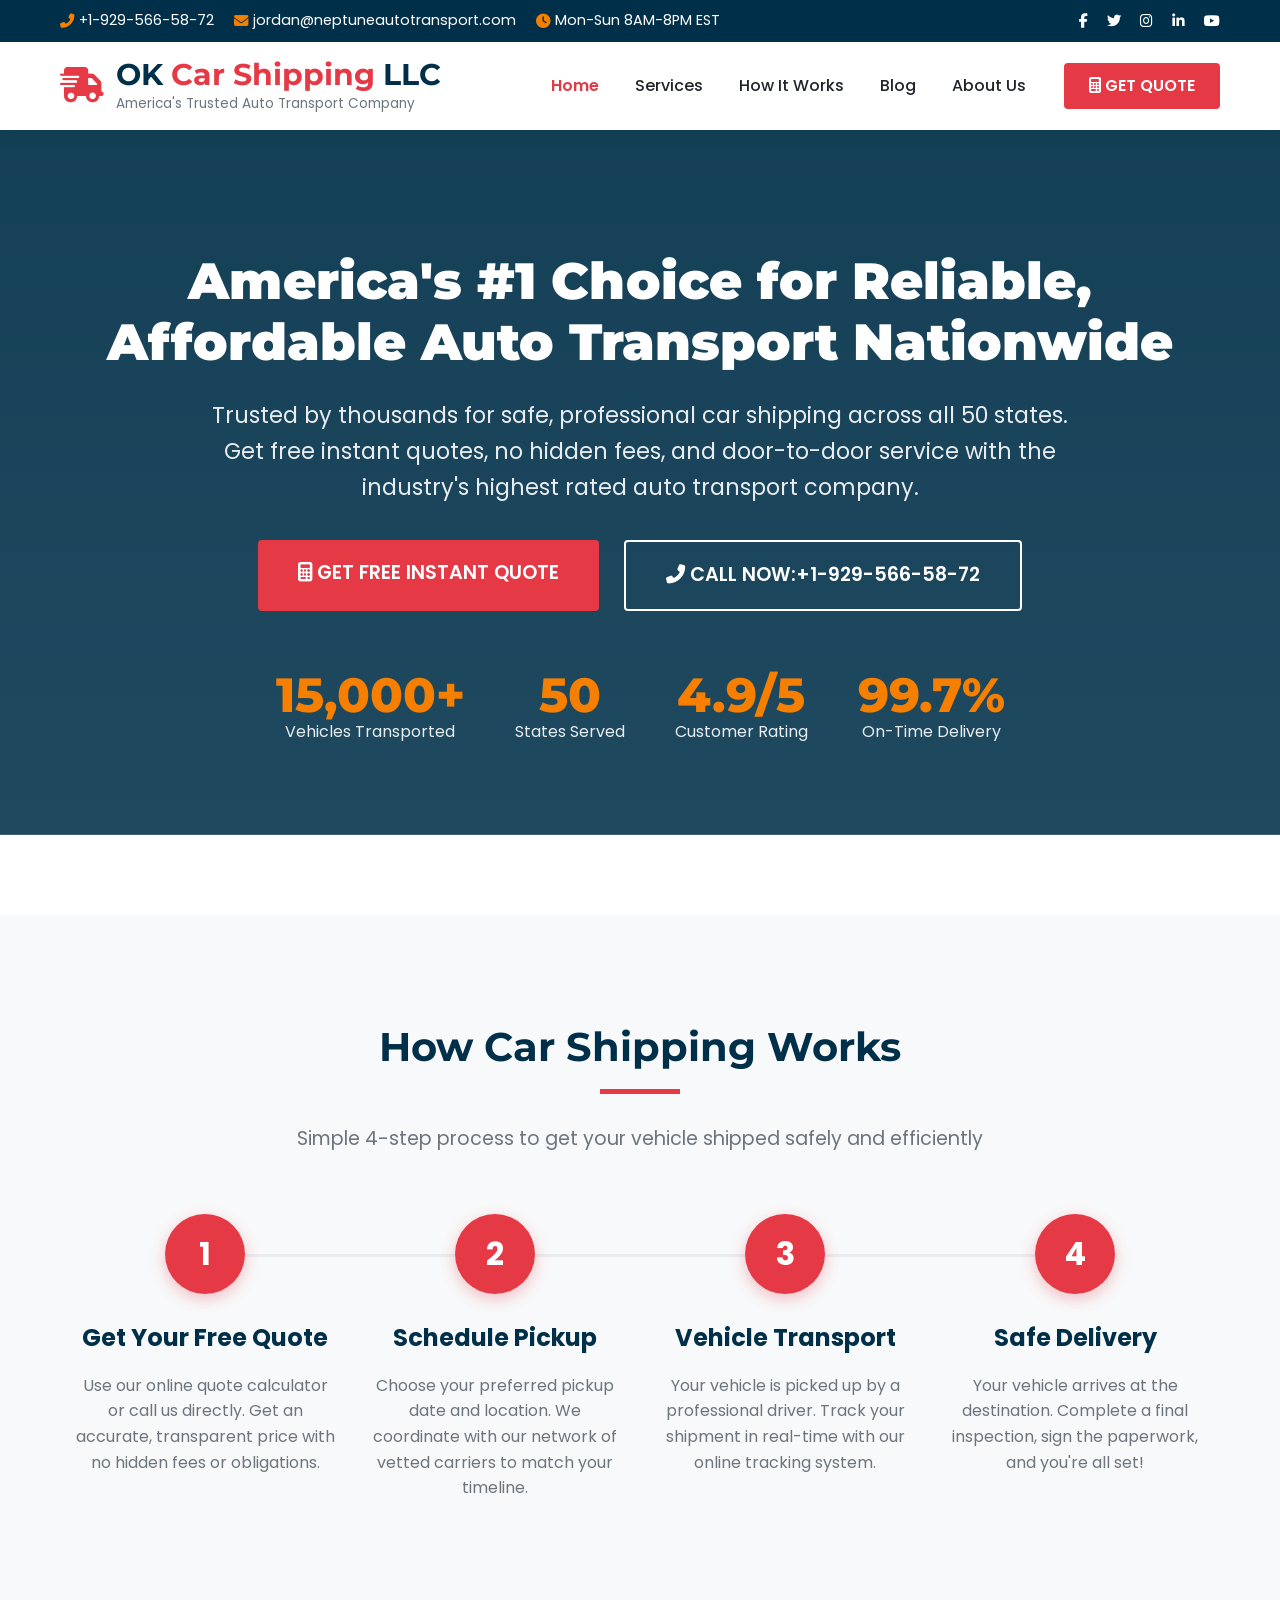
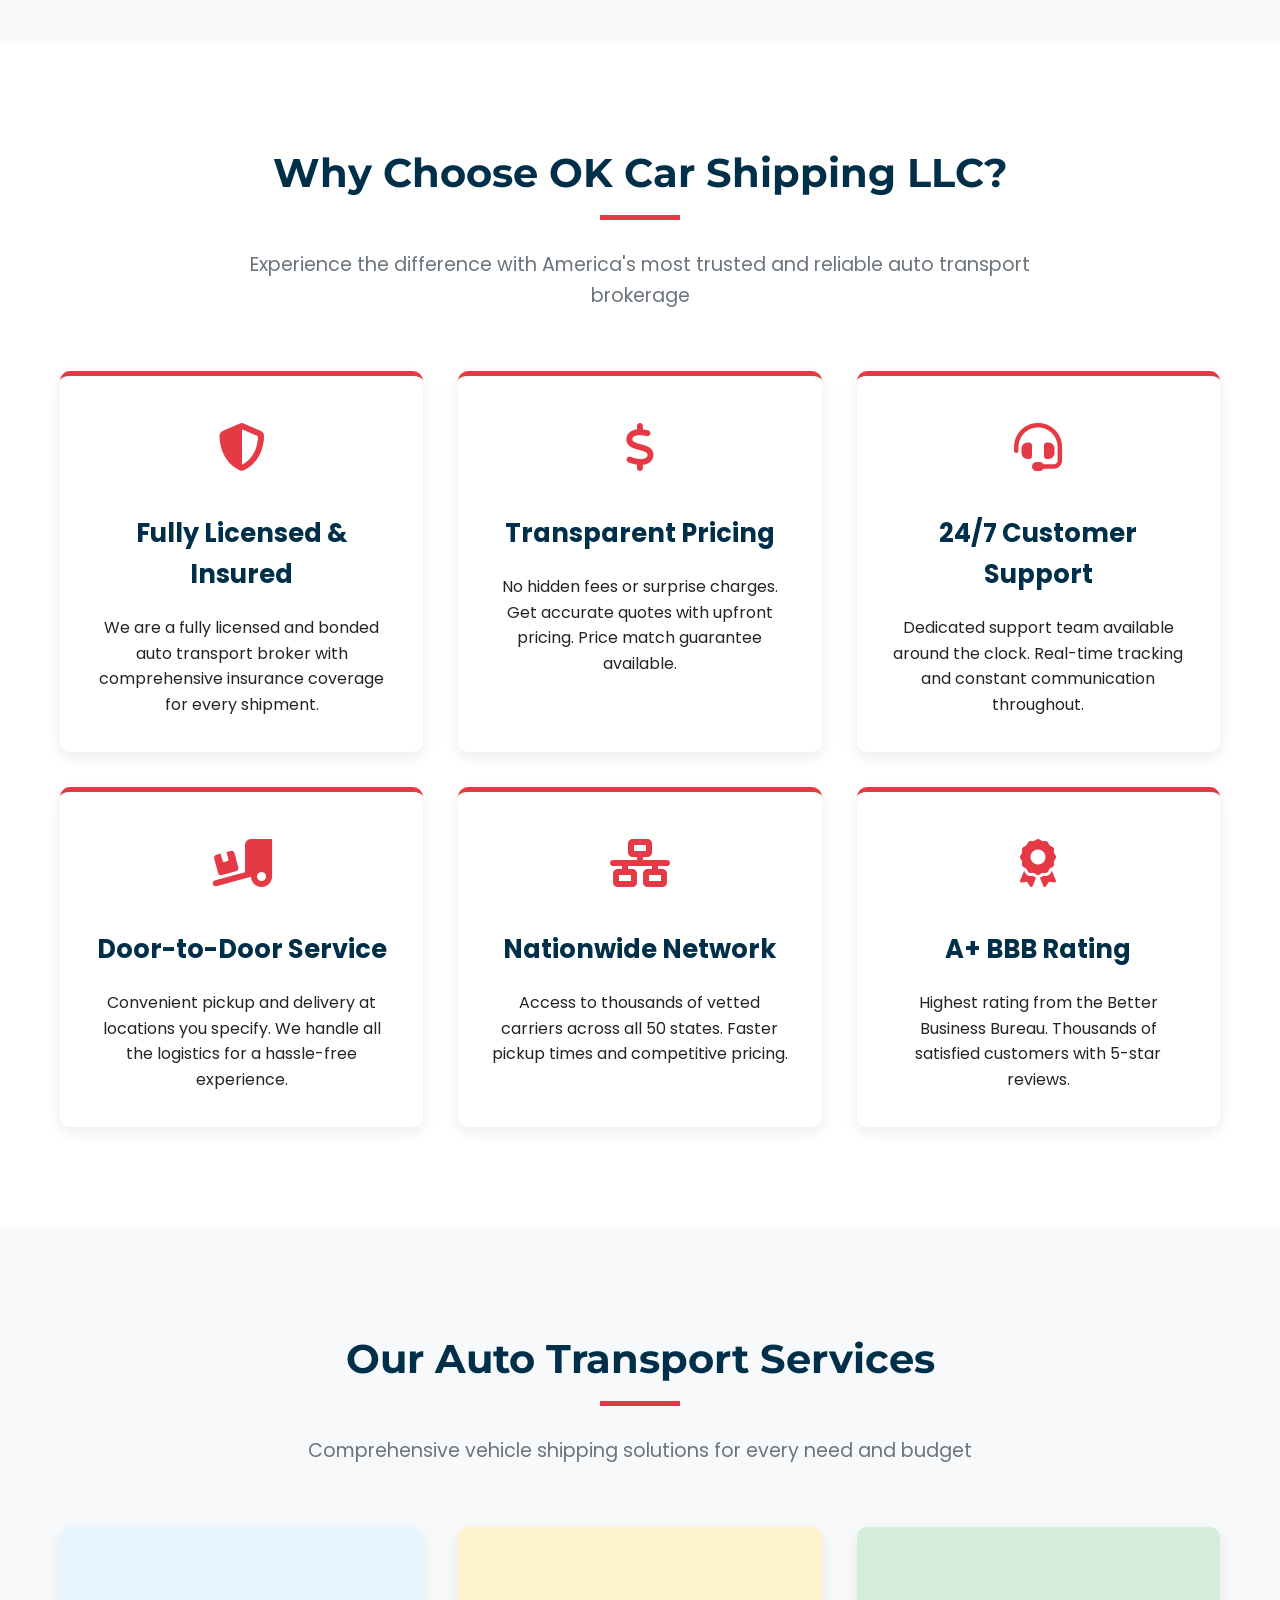
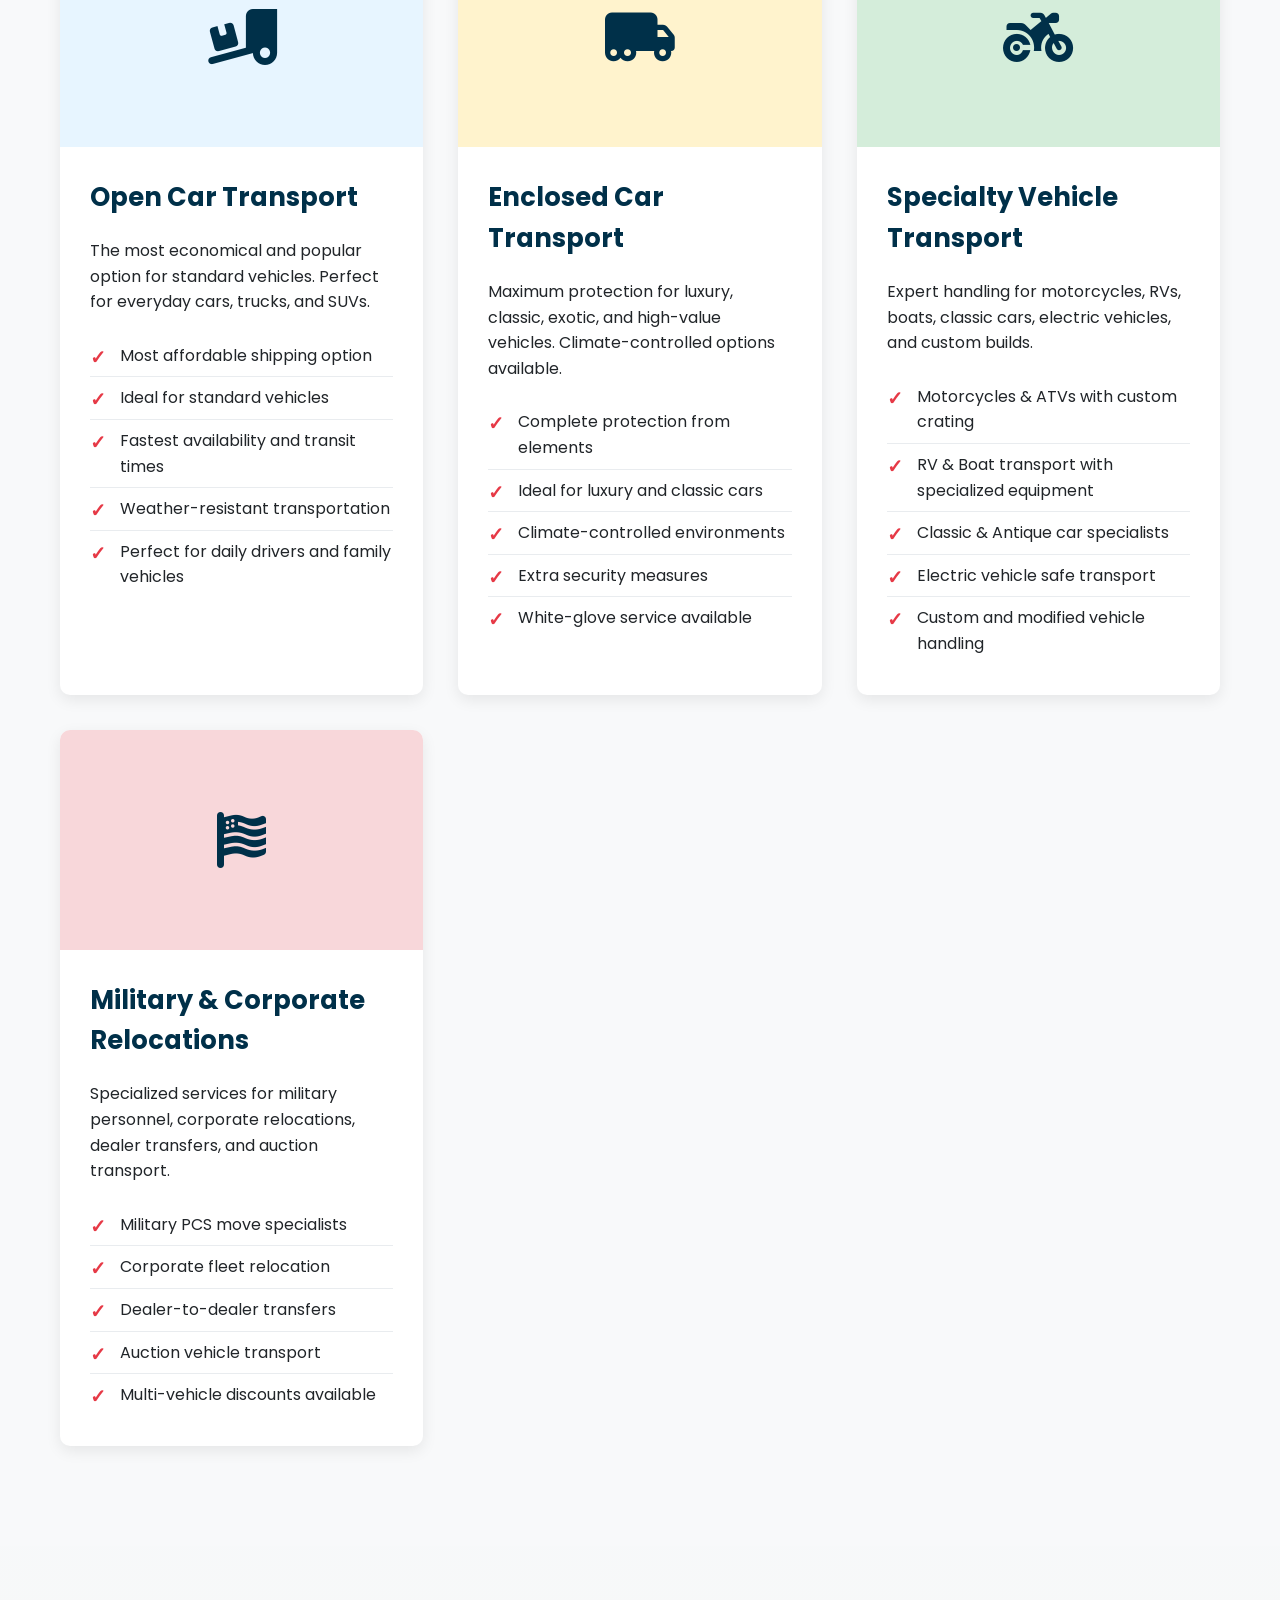
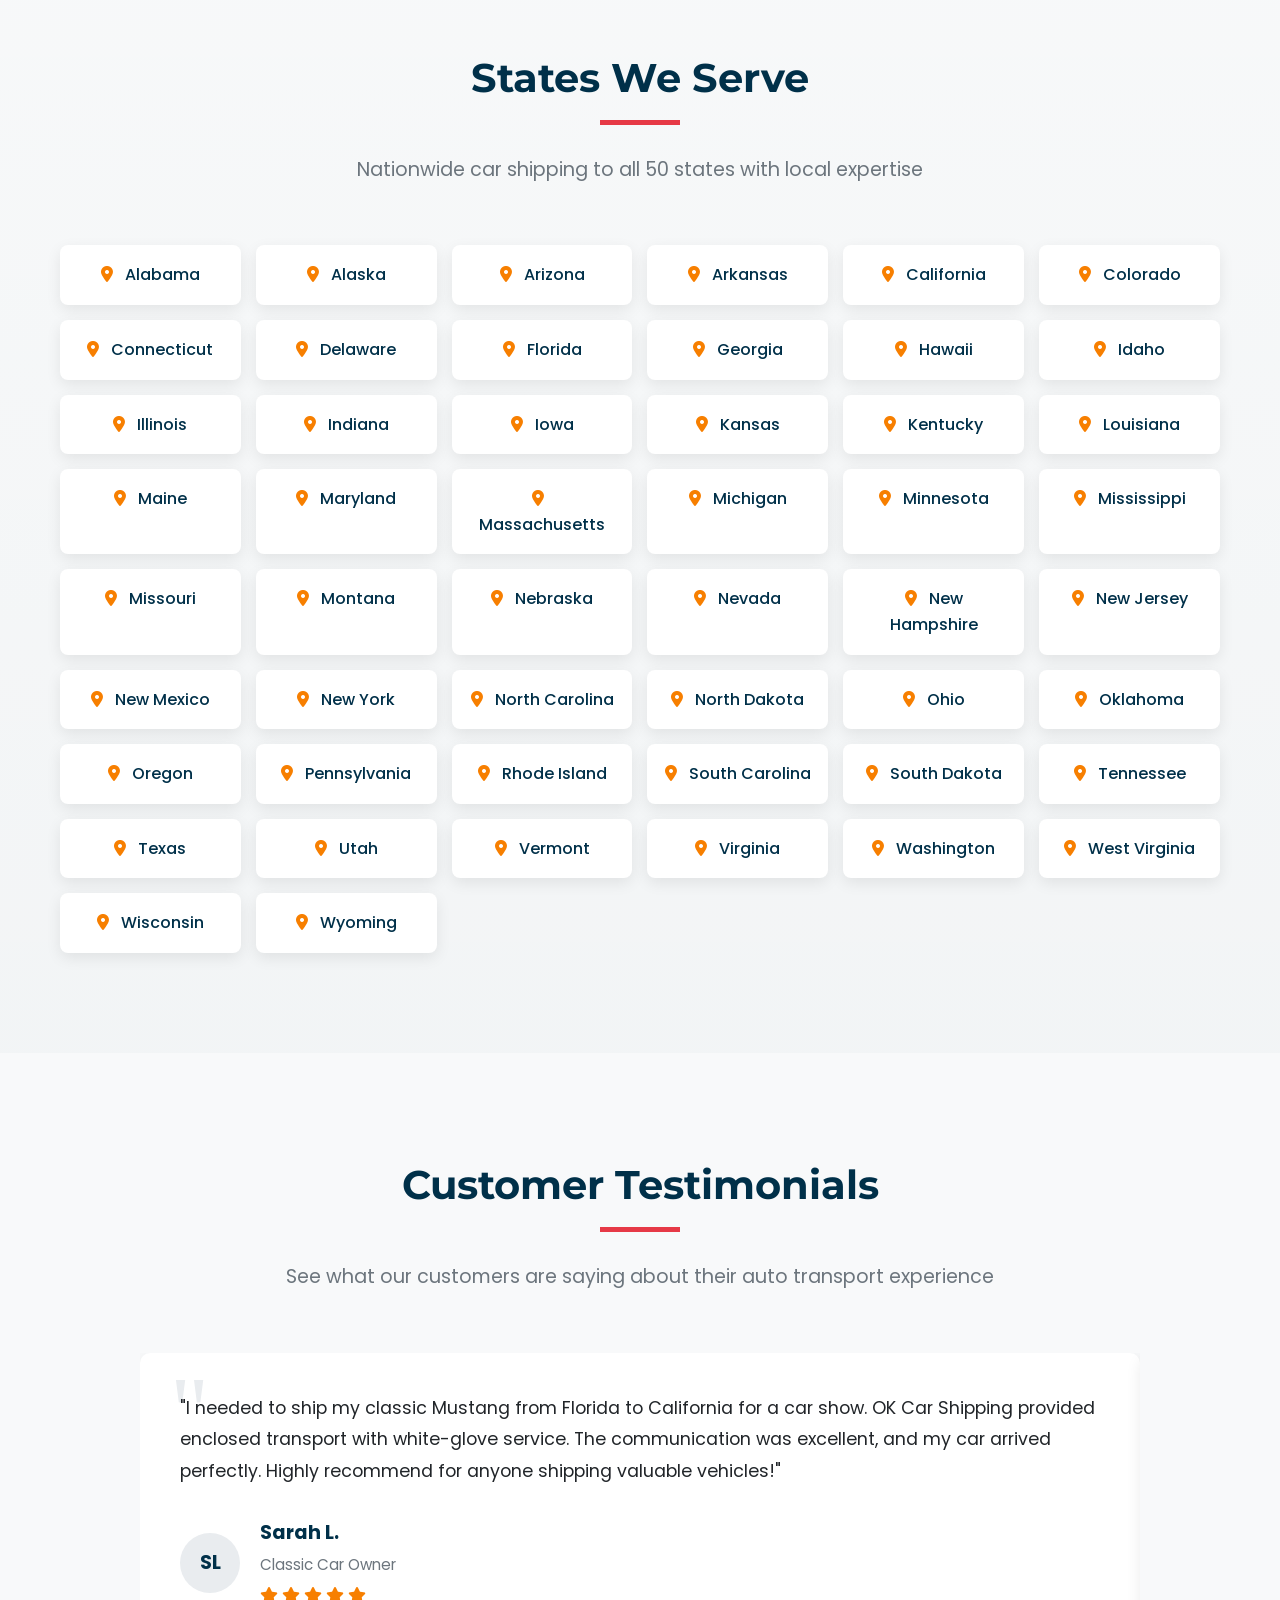
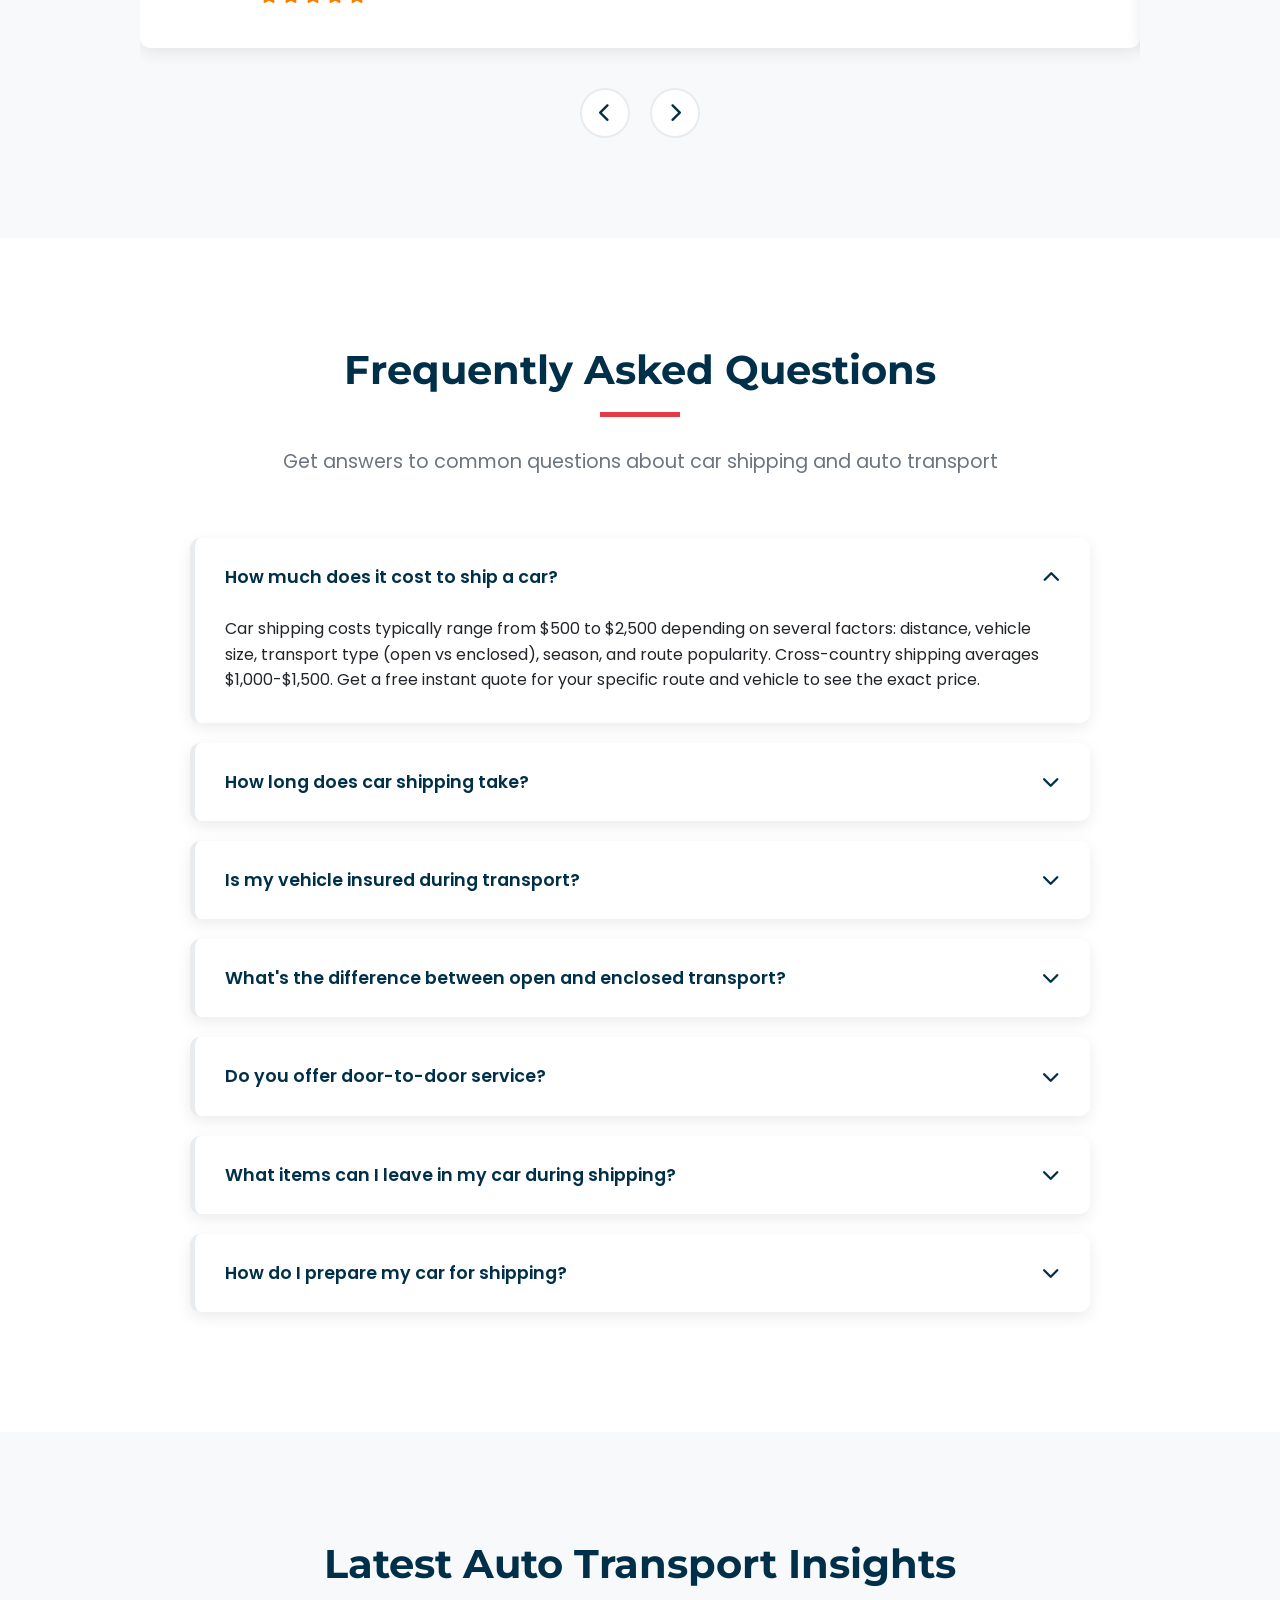
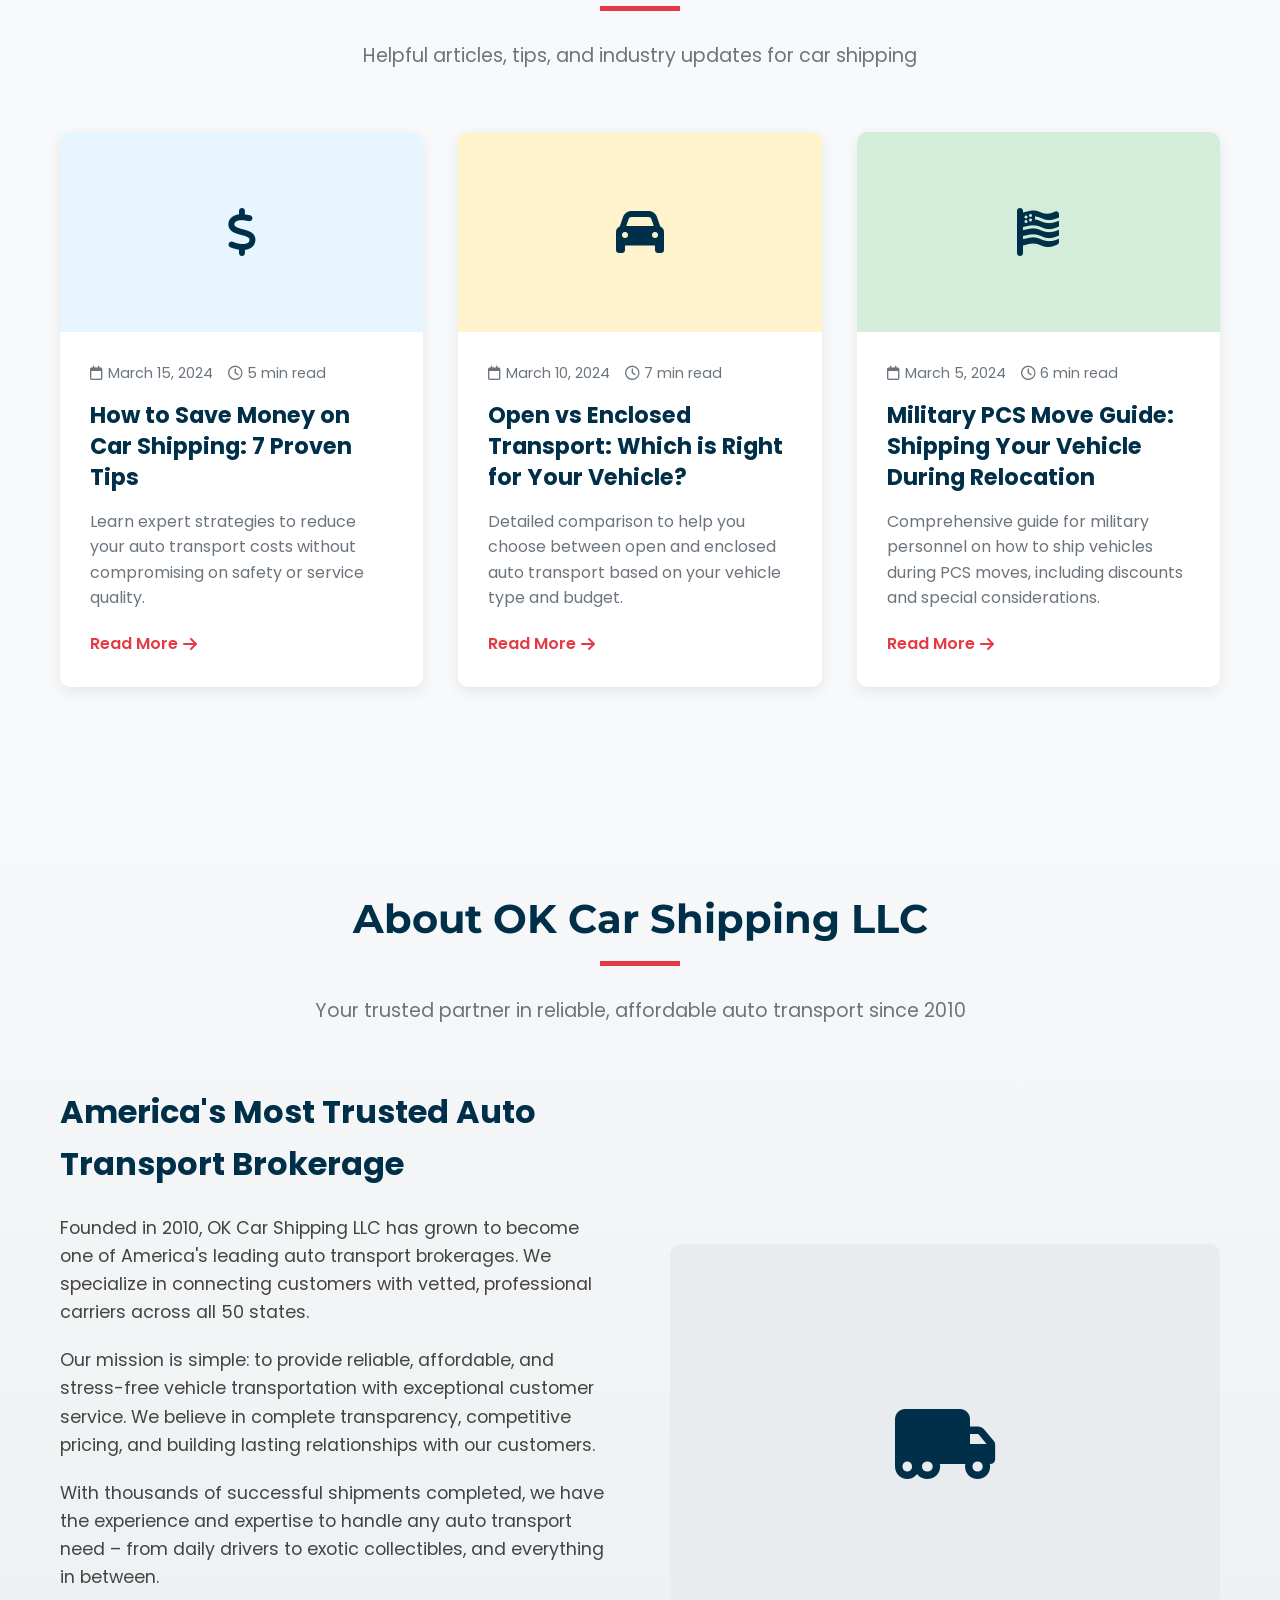
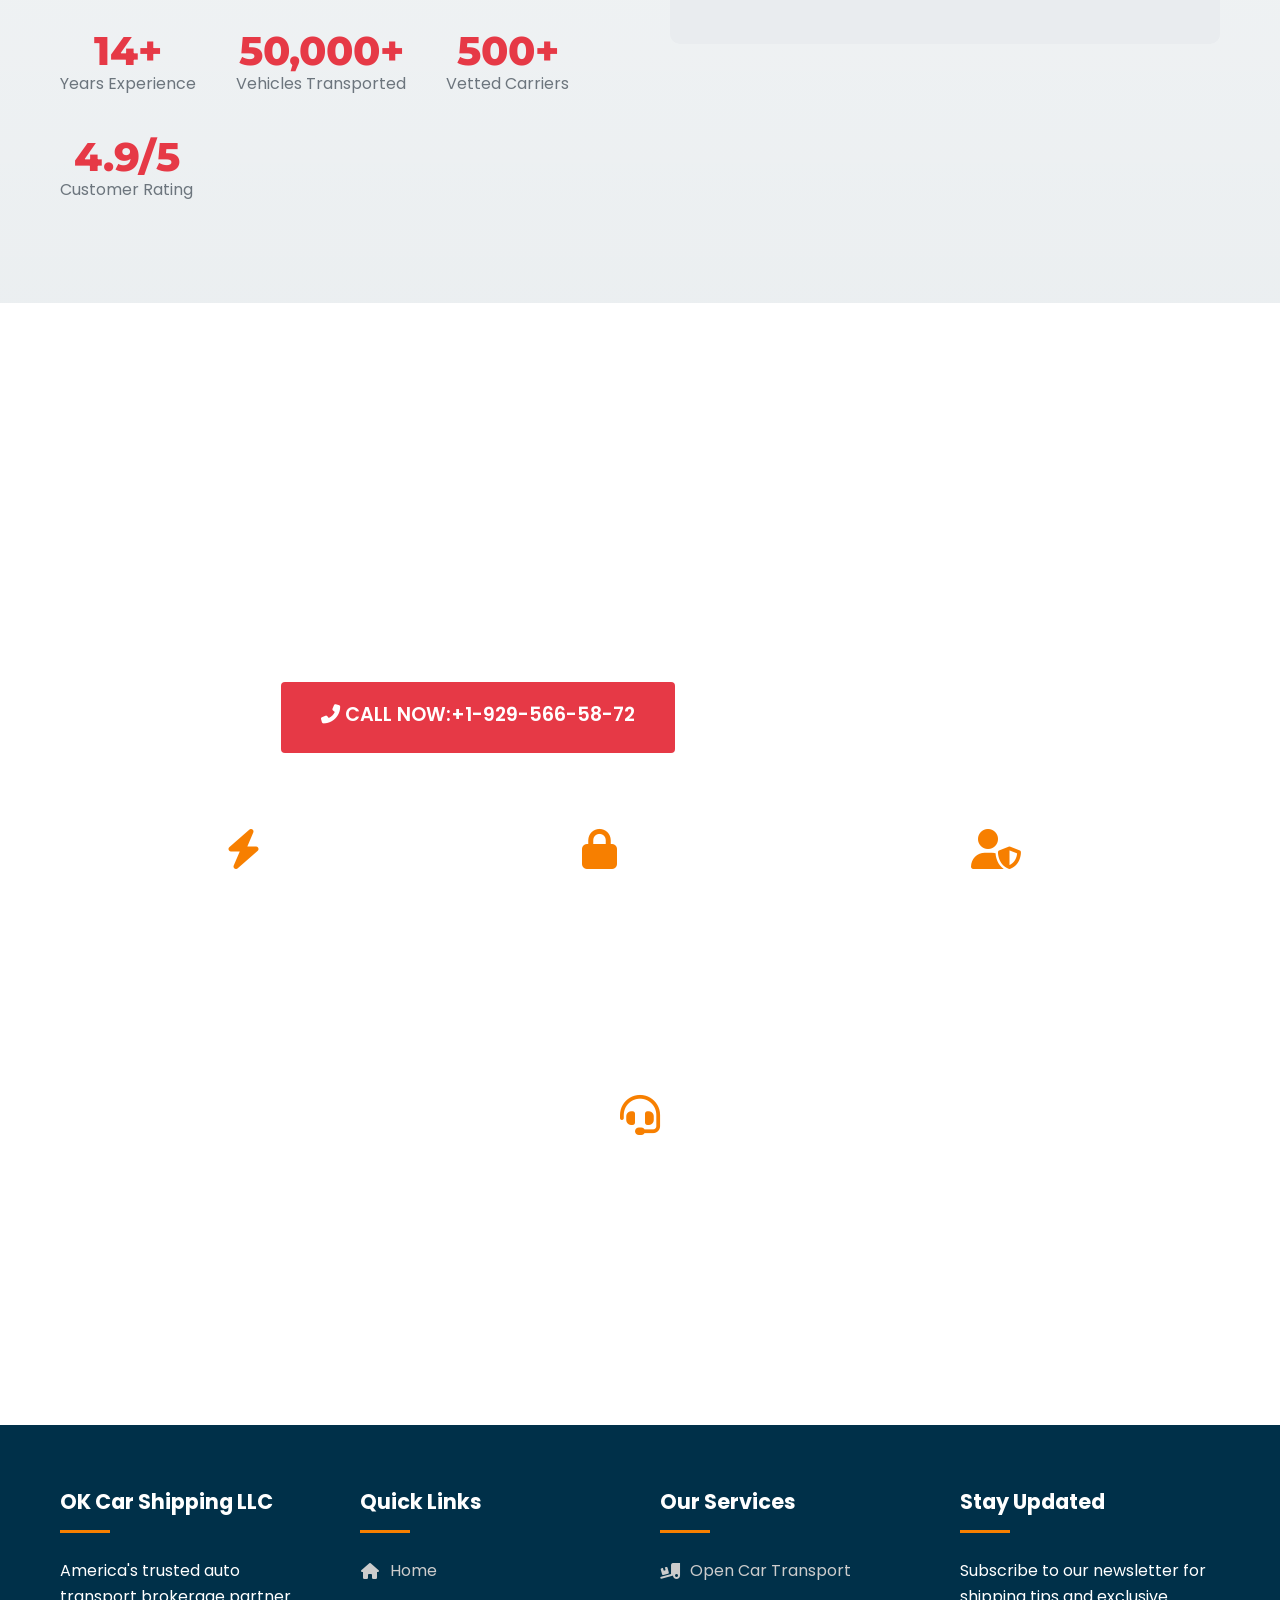
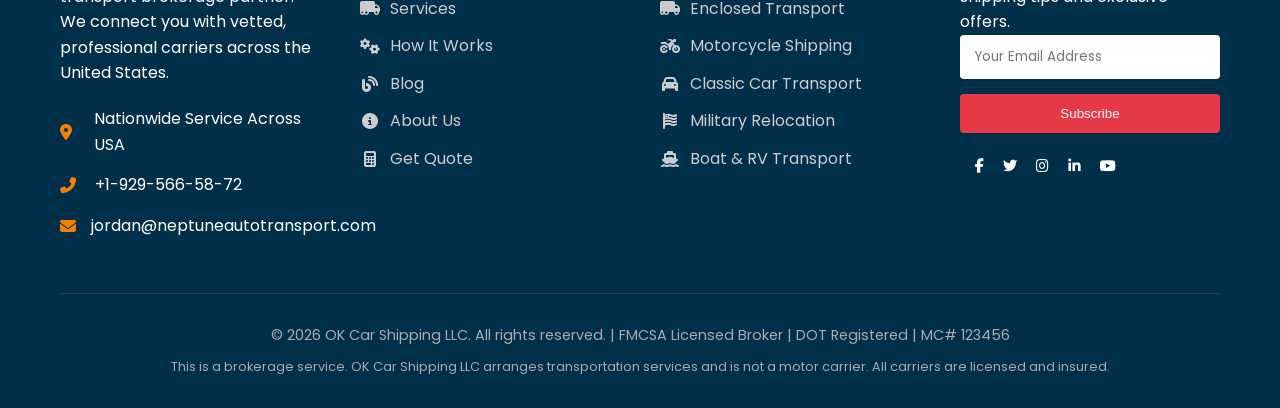
==== commit 901d799a: "Change contact details in index.html Updated contact information including phone number and email." ====
--- a/index.html
+++ b/index.html
@@ -1152,8 +1152,8 @@
         <div class="header-top">
             <div class="container">
                 <div class="header-contact">
-                    <span><i class="fas fa-phone-alt"></i> 1-800-OK-CAR-55</span>
-                    <span><i class="fas fa-envelope"></i> quotes@okcarshipping.com</span>
+                    <span><i class="fas fa-phone-alt"></i> +1-929-566-58-72</span>
+                    <span><i class="fas fa-envelope"></i> jordan@neptuneautotransport.com</span>
                     <span><i class="fas fa-clock"></i> Mon-Sun 8AM-8PM EST</span>
                 </div>
                 <div class="header-social">
@@ -1211,7 +1211,7 @@
                     <i class="fas fa-calculator"></i> GET FREE INSTANT QUOTE
                 </a>
                 <a href="tel:1-800-OK-CAR-55" class="btn-secondary">
-                    <i class="fas fa-phone-alt"></i> CALL NOW: 1-800-OK-CAR-55
+                    <i class="fas fa-phone-alt"></i> CALL NOW:+1-929-566-58-72
                 </a>
             </div>
             
@@ -1753,9 +1753,9 @@
             
             <div class="hero-btns">
                 <a href="tel:1-800-OK-CAR-55" class="btn-primary">
-                    <i class="fas fa-phone-alt"></i> CALL NOW: 1-800-OK-CAR-55
+                    <i class="fas fa-phone-alt"></i> CALL NOW:+1-929-566-58-72
                 </a>
-                <a href="/get-quote.html" class="btn-secondary">
+                <a href="get-quote.html" class="btn-secondary">
                     <i class="fas fa-calculator"></i> ONLINE QUOTE FORM
                 </a>
             </div>
@@ -1794,8 +1794,8 @@
                     <p>America's trusted auto transport brokerage partner. We connect you with vetted, professional carriers across the United States.</p>
                     <div class="contact-info" style="margin-top: 20px;">
                         <p><i class="fas fa-map-marker-alt"></i> Nationwide Service Across USA</p>
-                        <p><i class="fas fa-phone-alt"></i> 1-800-OK-CAR-55</p>
-                        <p><i class="fas fa-envelope"></i> quotes@okcarshipping.com</p>
+                        <p><i class="fas fa-phone-alt"></i>+1-929-566-58-72</p>
+                        <p><i class="fas fa-envelope"></i> jordan@neptuneautotransport.com</p>
                     </div>
                 </div>
                 
